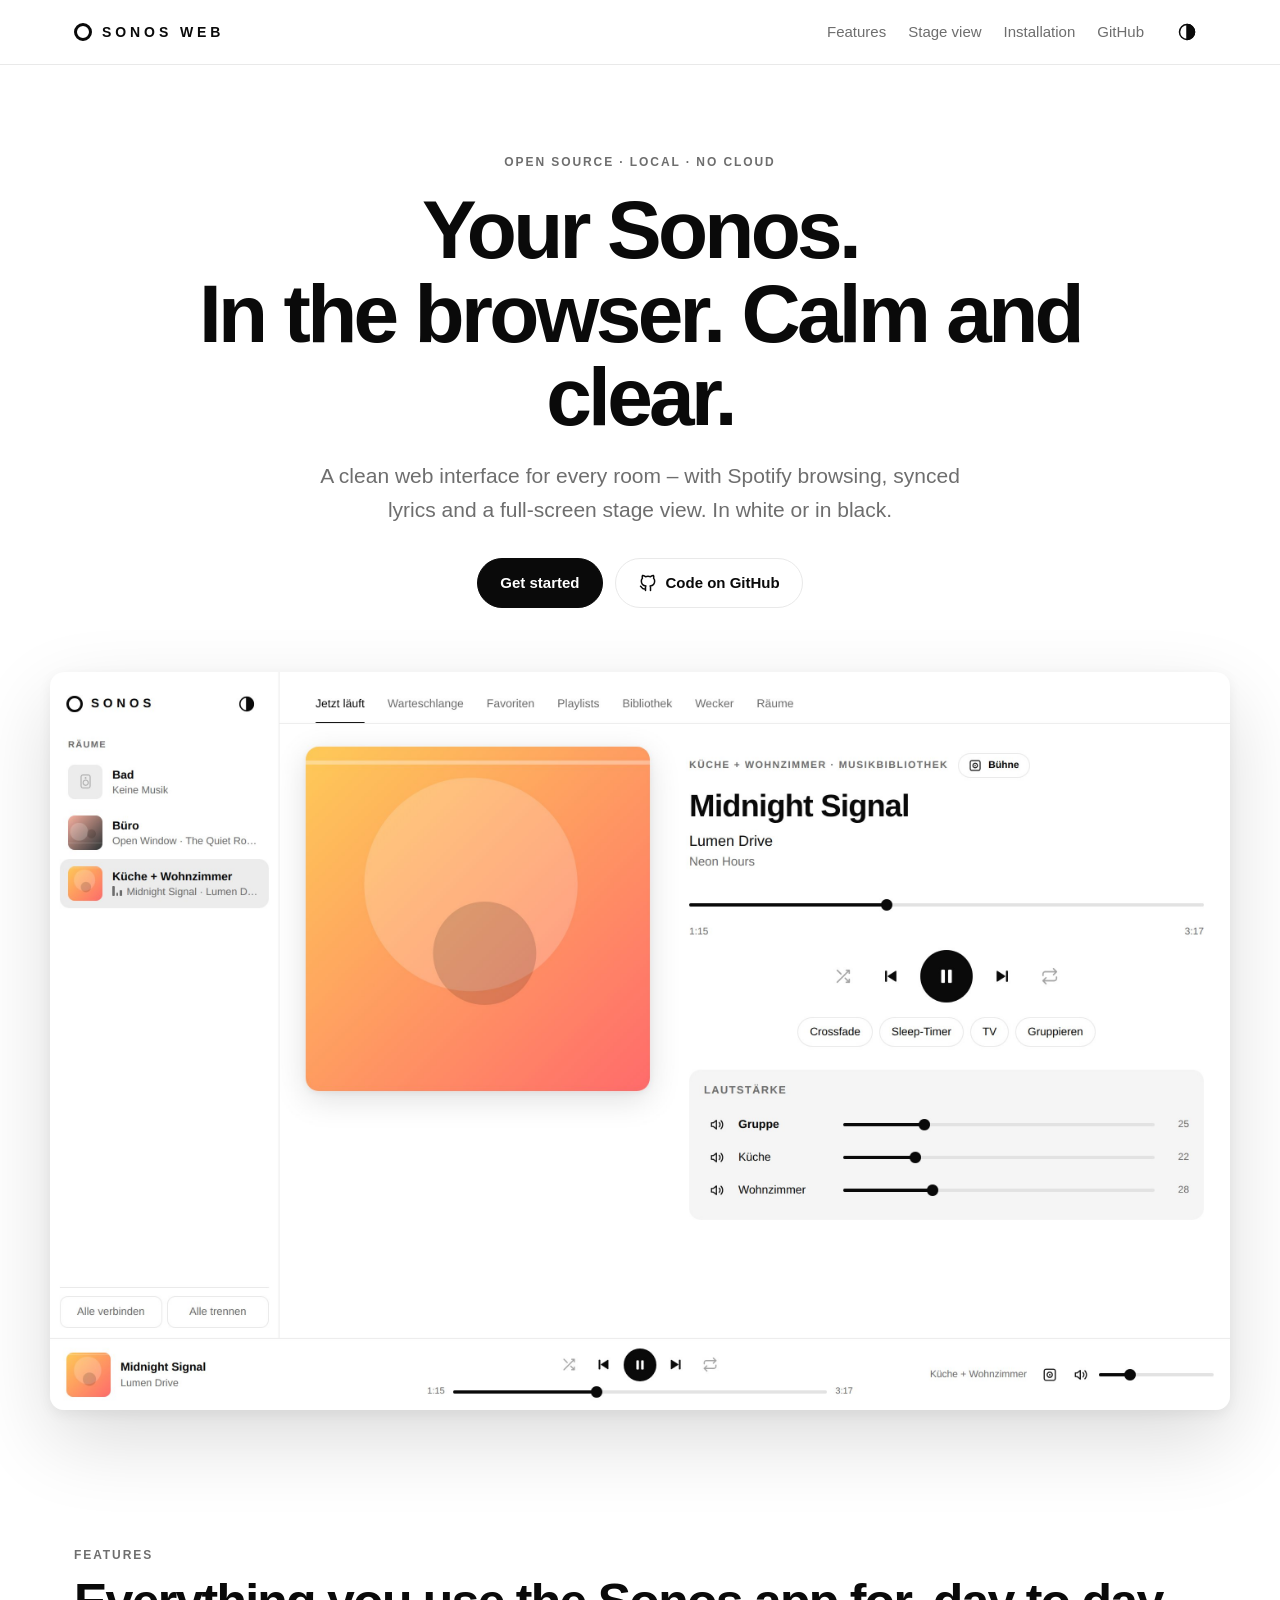
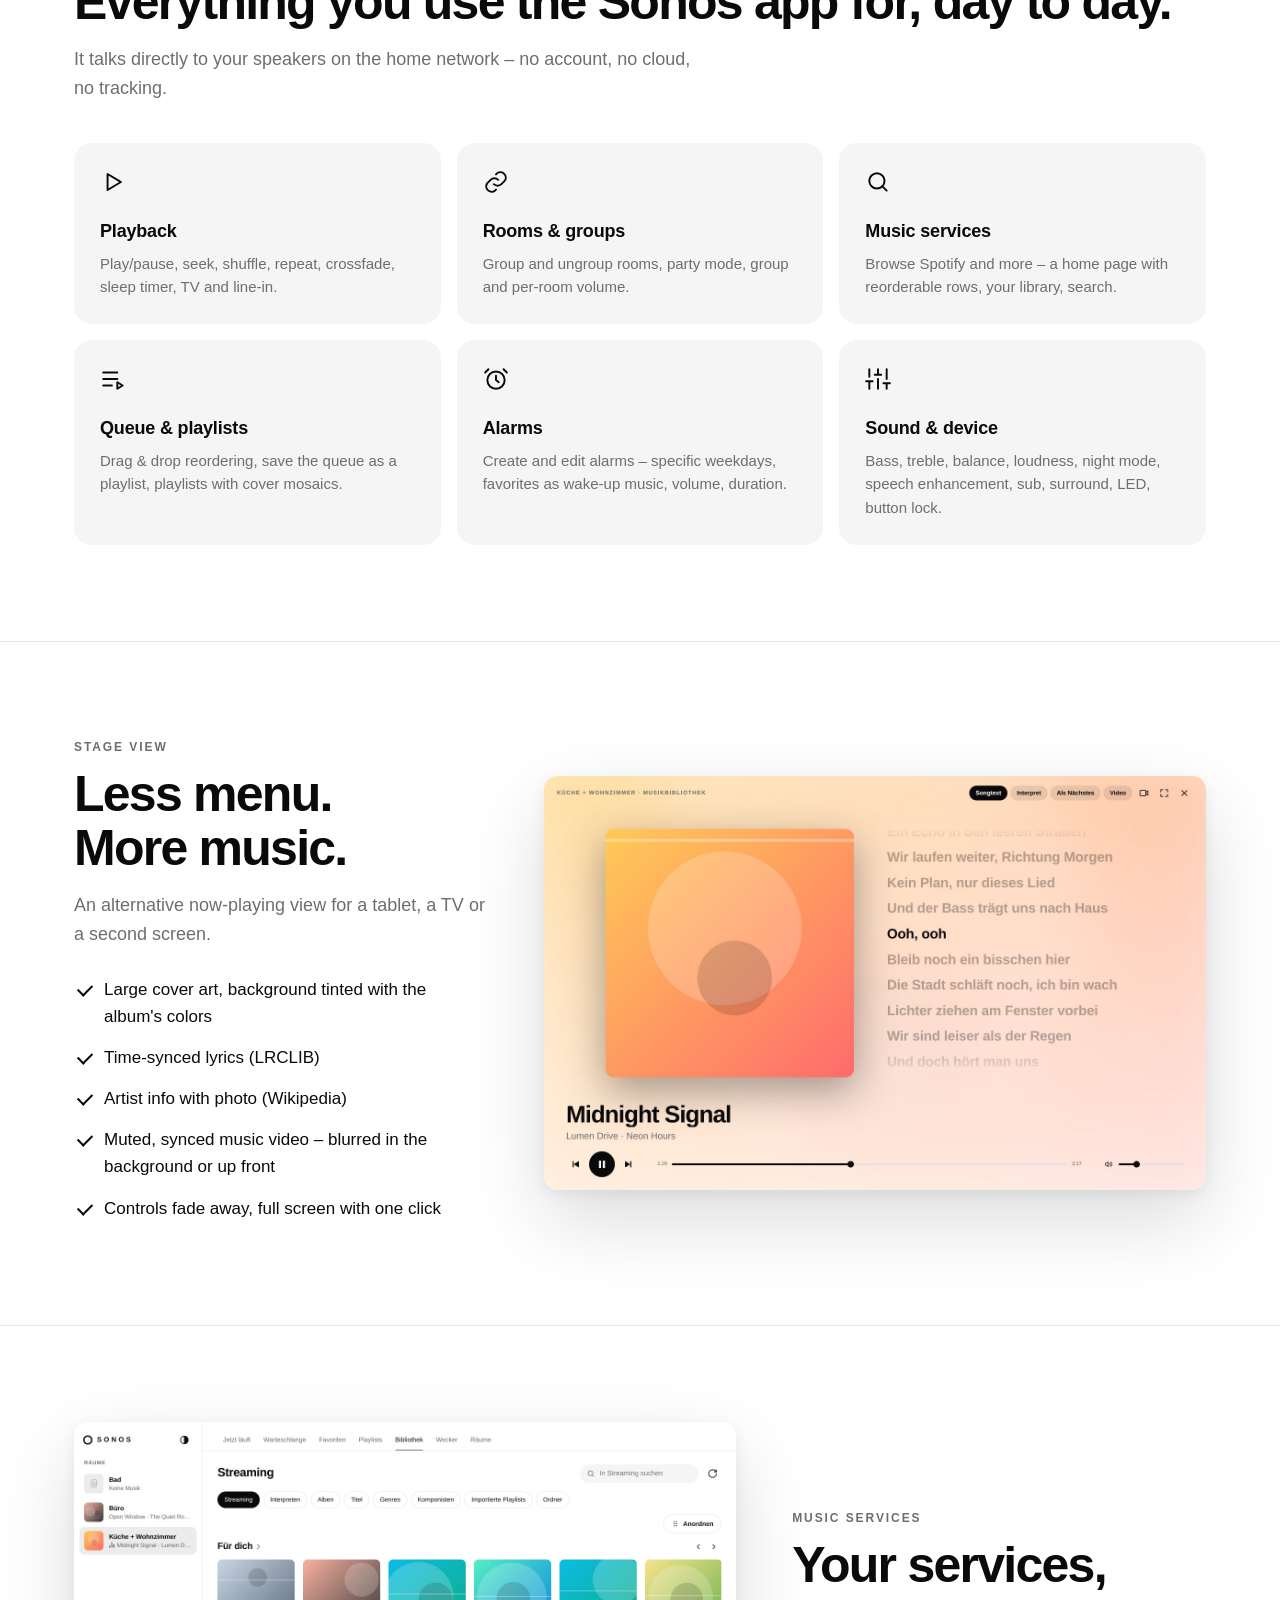
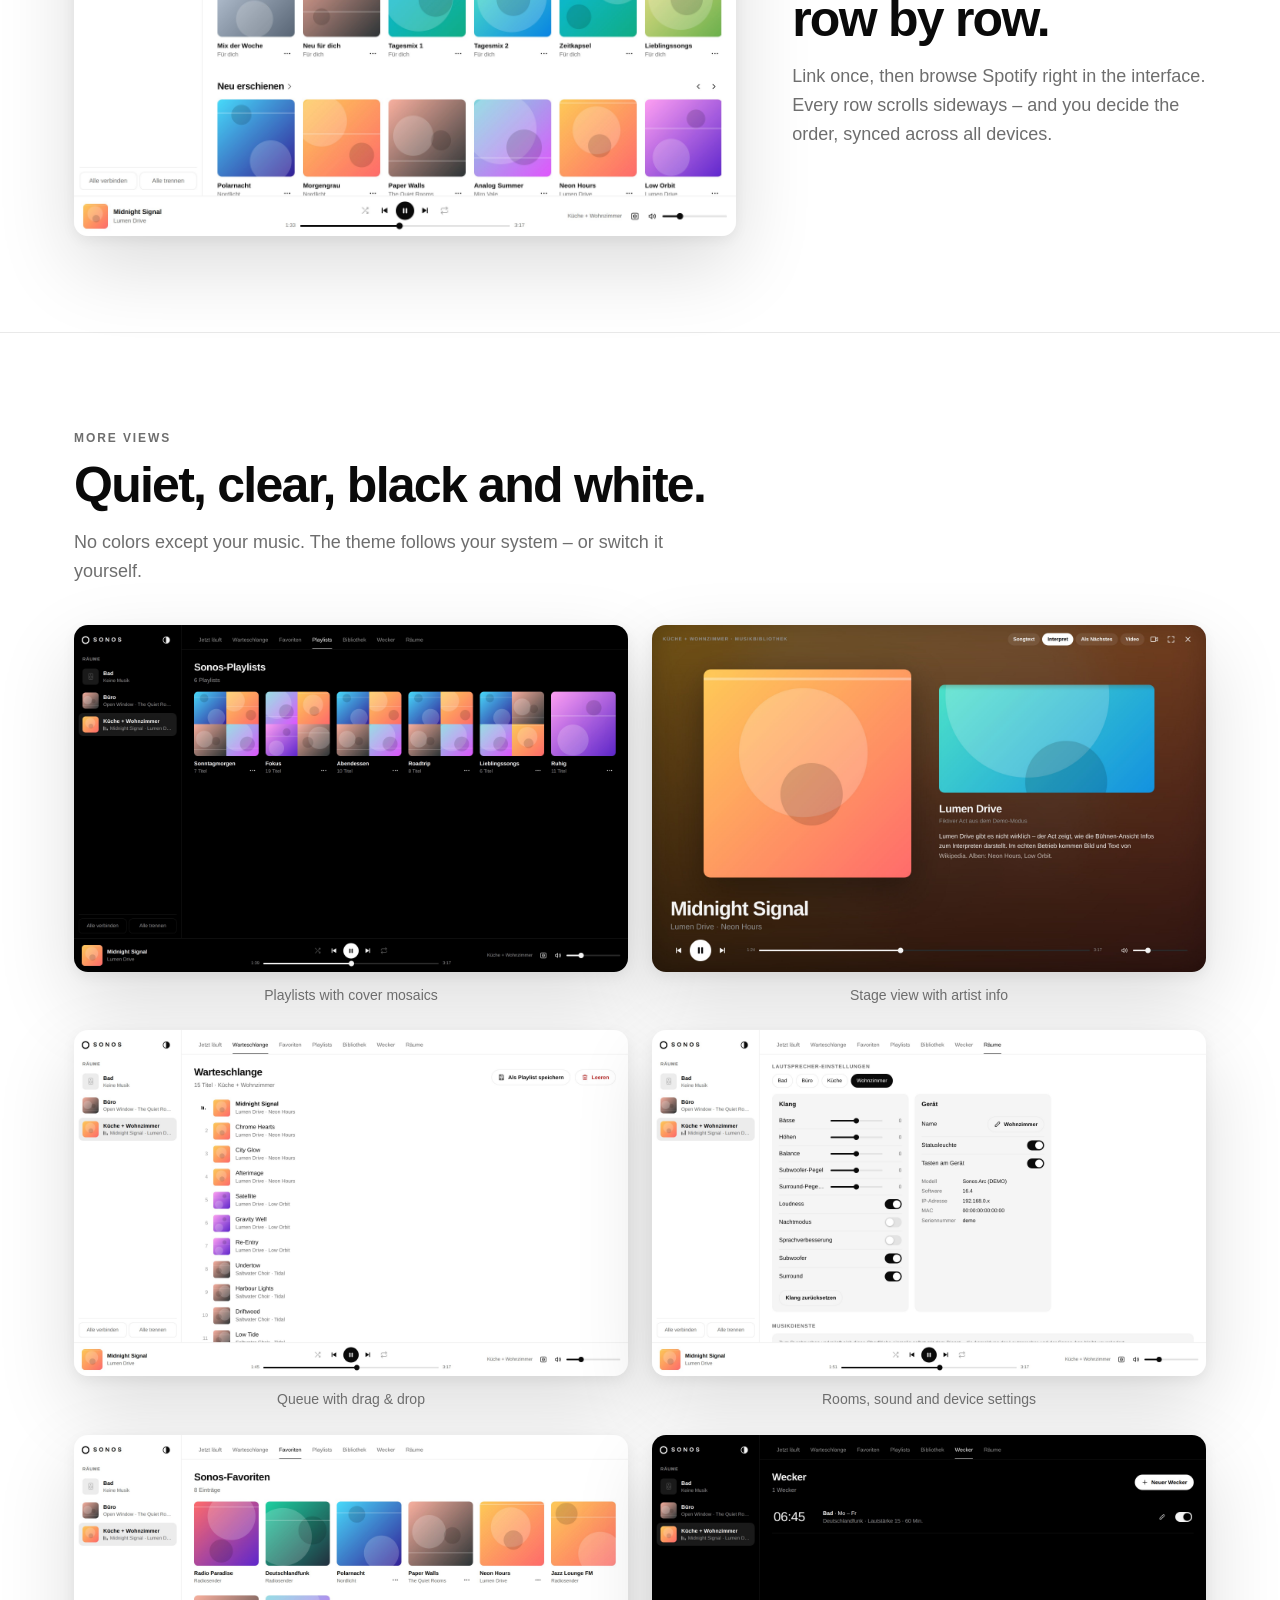
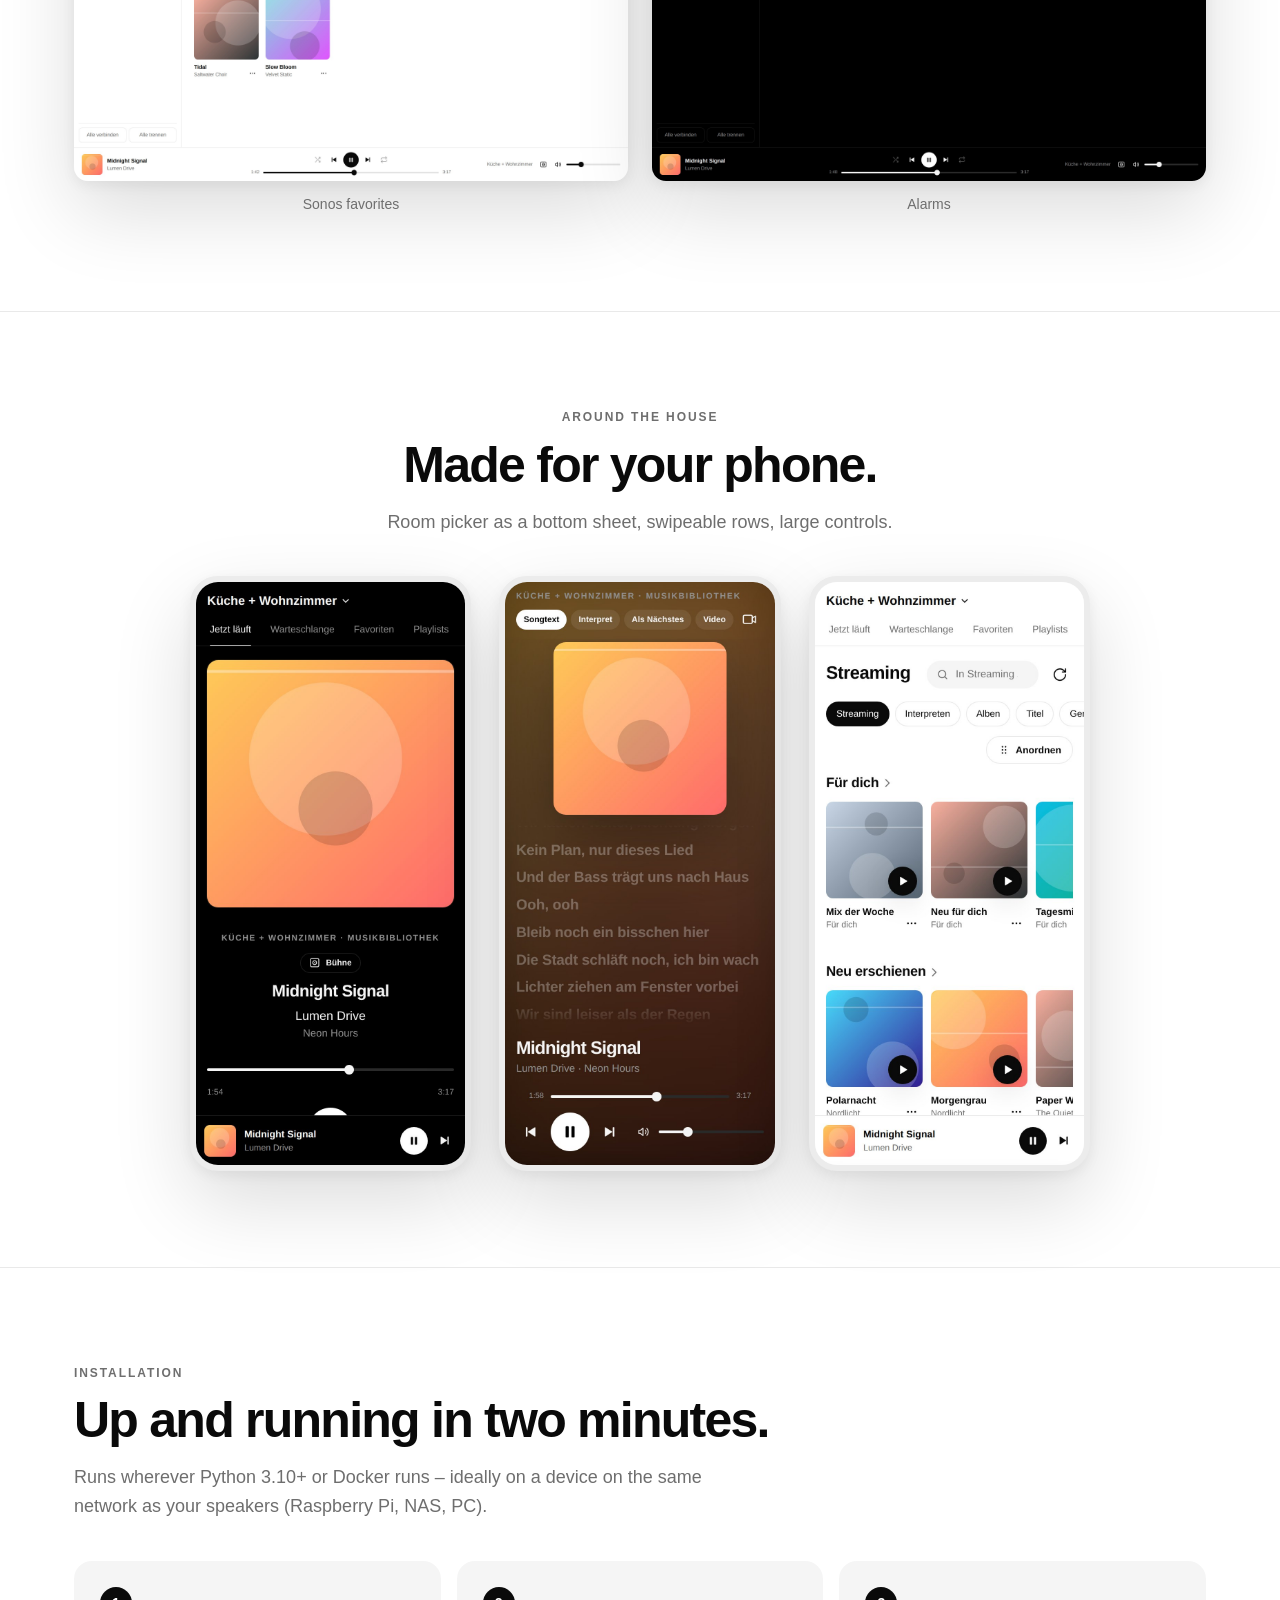
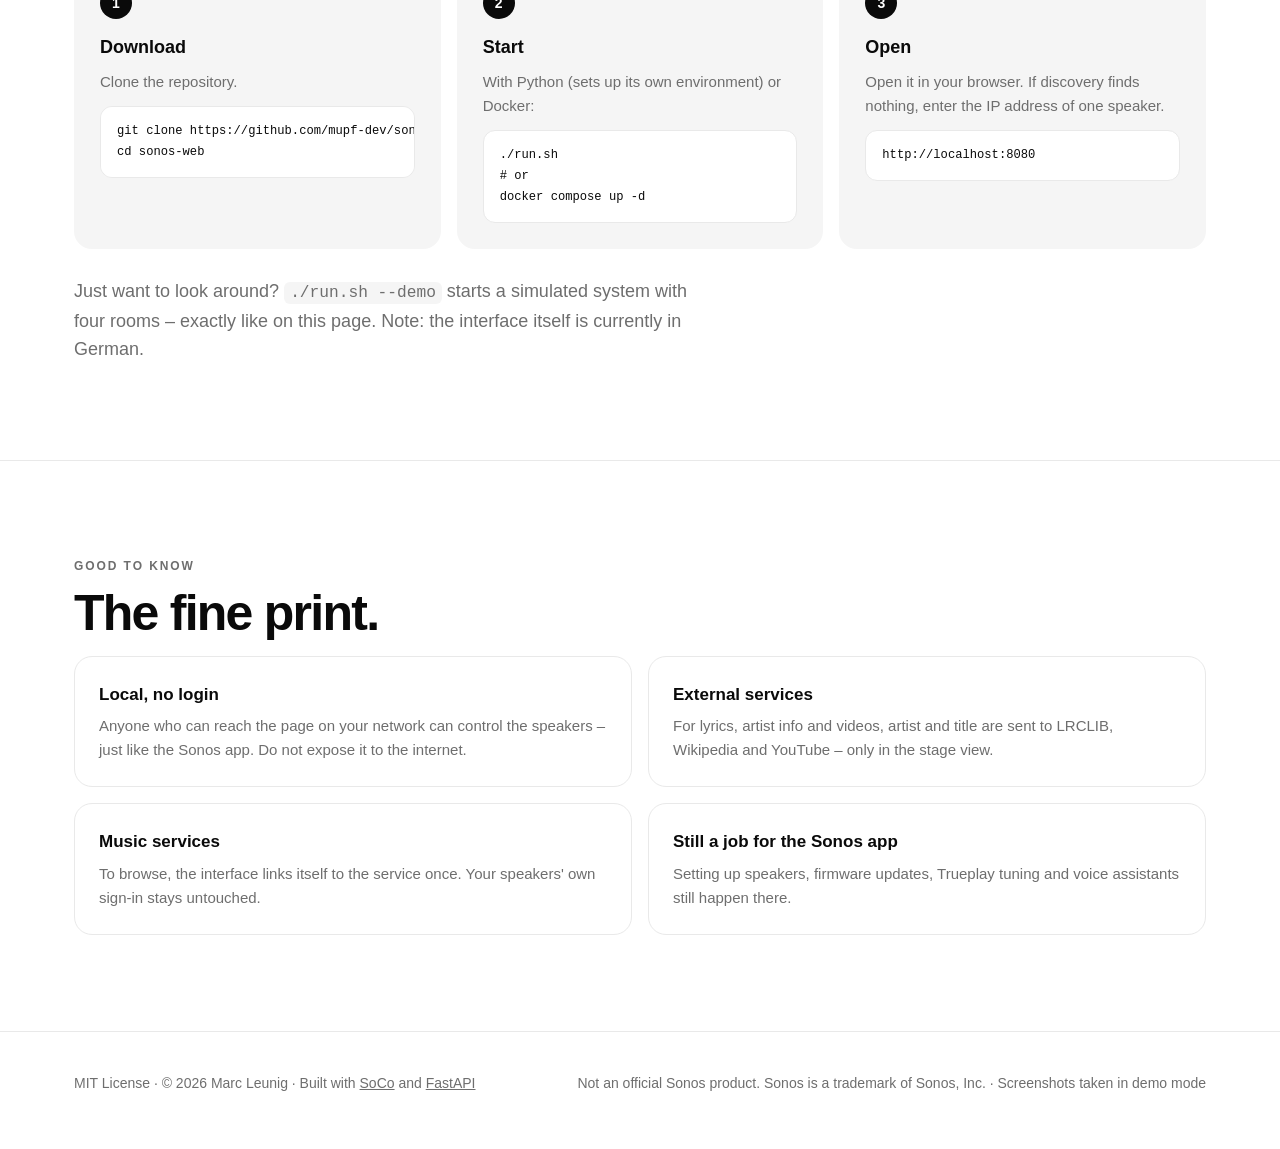
==== docs/index.html @ 13623961 "Add GitHub Pages site, English README, MIT license and richer demo mode - docs/: landing page (light" ====
<!doctype html>
<html lang="en">
<head>
  <meta charset="utf-8">
  <meta name="viewport" content="width=device-width, initial-scale=1">
  <title>Sonos Web – a clean web interface for Sonos</title>
  <meta name="description" content="A local web interface for Sonos: all rooms, groups, Spotify browsing, synced lyrics and a stage view with music video. Light and dark, no cloud.">
  <meta property="og:title" content="Sonos Web">
  <meta property="og:description" content="A clean, local web interface for Sonos – light & dark, with lyrics and a stage view.">
  <meta property="og:image" content="screenshots/stage-lyrics-dark.jpg">
  <link rel="icon" href="data:image/svg+xml,<svg xmlns='http://www.w3.org/2000/svg' viewBox='0 0 32 32'><rect width='32' height='32' rx='8' fill='black'/><circle cx='16' cy='16' r='7' fill='none' stroke='white' stroke-width='3'/></svg>">
  <script>
    try { const t = localStorage.getItem("theme"); if (t === "light" || t === "dark") document.documentElement.dataset.theme = t; } catch (e) {}
  </script>
  <style>
    :root {
      --bg: #ffffff; --surface: #f5f5f5; --surface-2: #ececec; --text: #0a0a0a; --muted: #6e6e6e;
      --border: #e9e9e9; --inv-bg: #0a0a0a; --inv-text: #ffffff; --shadow: 0 30px 80px rgba(0, 0, 0, .14), 0 4px 14px rgba(0, 0, 0, .06);
      color-scheme: light;
    }
    @media (prefers-color-scheme: dark) {
      :root:not([data-theme="light"]) {
        --bg: #000000; --surface: #0f0f0f; --surface-2: #1a1a1a; --text: #f5f5f5; --muted: #8f8f8f;
        --border: #1f1f1f; --inv-bg: #ffffff; --inv-text: #000000; --shadow: 0 30px 80px rgba(0, 0, 0, .8), 0 0 0 1px #222;
        color-scheme: dark;
      }
    }
    :root[data-theme="dark"] {
      --bg: #000000; --surface: #0f0f0f; --surface-2: #1a1a1a; --text: #f5f5f5; --muted: #8f8f8f;
      --border: #1f1f1f; --inv-bg: #ffffff; --inv-text: #000000; --shadow: 0 30px 80px rgba(0, 0, 0, .8), 0 0 0 1px #222;
      color-scheme: dark;
    }
    * { box-sizing: border-box; }
    html { scroll-behavior: smooth; }
    body { margin: 0; background: var(--bg); color: var(--text); font: 17px/1.6 -apple-system, BlinkMacSystemFont, "Segoe UI Variable", "Segoe UI", Inter, Roboto, "Helvetica Neue", Arial, sans-serif; -webkit-font-smoothing: antialiased; }
    a { color: inherit; }
    img { max-width: 100%; height: auto; display: block; }
    .wrap { max-width: 1180px; margin: 0 auto; padding: 0 24px; }

    /* Header */
    header { position: sticky; top: 0; z-index: 10; background: color-mix(in srgb, var(--bg) 82%, transparent); backdrop-filter: saturate(1.4) blur(14px); border-bottom: 1px solid var(--border); }
    header .wrap { display: flex; align-items: center; gap: 24px; height: 64px; }
    .brand { display: flex; align-items: center; gap: 10px; font-weight: 700; letter-spacing: .28em; text-transform: uppercase; font-size: 14px; text-decoration: none; }
    .logo { width: 18px; height: 18px; border-radius: 50%; border: 3px solid var(--text); }
    nav.links { display: flex; gap: 22px; margin-left: auto; font-size: 15px; }
    nav.links a { text-decoration: none; color: var(--muted); }
    nav.links a:hover { color: var(--text); }
    .icon-btn { width: 38px; height: 38px; border-radius: 50%; border: 0; background: none; color: var(--text); display: grid; place-items: center; cursor: pointer; }
    .icon-btn:hover { background: var(--surface); }
    svg { width: 20px; height: 20px; fill: none; stroke: currentColor; stroke-width: 1.8; stroke-linecap: round; stroke-linejoin: round; }
    .btn { display: inline-flex; align-items: center; gap: 8px; padding: 12px 22px; border-radius: 999px; font-weight: 600; text-decoration: none; border: 1px solid var(--border); font-size: 15px; transition: .15s; }
    .btn.primary { background: var(--inv-bg); color: var(--inv-text); border-color: var(--inv-bg); }
    .btn:hover { opacity: .85; }

    /* Hero */
    .hero { padding: 88px 0 40px; text-align: center; }
    .eyebrow { font-size: 12px; letter-spacing: .16em; text-transform: uppercase; color: var(--muted); font-weight: 600; }
    h1 { font-size: clamp(40px, 6.6vw, 82px); line-height: 1.02; letter-spacing: -.045em; margin: 16px auto 20px; max-width: 900px; }
    .lead { font-size: clamp(18px, 2vw, 21px); color: var(--muted); max-width: 680px; margin: 0 auto 32px; }
    .cta { display: flex; gap: 12px; justify-content: center; flex-wrap: wrap; }
    .shot { border-radius: 14px; overflow: hidden; box-shadow: var(--shadow); background: var(--surface); cursor: zoom-in; }
    .hero .shot { margin: 64px auto 0; max-width: 1180px; }
    .theme-only-dark { display: none; }
    @media (prefers-color-scheme: dark) { :root:not([data-theme="light"]) .theme-only-light { display: none; } :root:not([data-theme="light"]) .theme-only-dark { display: block; } }
    :root[data-theme="dark"] .theme-only-light { display: none; }
    :root[data-theme="dark"] .theme-only-dark { display: block; }

    /* Sections */
    section { padding: 96px 0; }
    section + section { border-top: 1px solid var(--border); }
    h2 { font-size: clamp(30px, 4.2vw, 50px); letter-spacing: -.035em; line-height: 1.08; margin: 10px 0 16px; }
    .sub { color: var(--muted); max-width: 640px; font-size: 18px; margin: 0 0 40px; }
    .split { display: grid; grid-template-columns: 1fr 1.6fr; gap: 56px; align-items: center; }
    .split.rev { grid-template-columns: 1.6fr 1fr; }
    .split.rev > :first-child { order: 2; }
    ul.check { list-style: none; padding: 0; margin: 20px 0 0; }
    ul.check li { padding: 7px 0 7px 30px; position: relative; }
    ul.check li::before { content: ""; position: absolute; left: 4px; top: 15px; width: 12px; height: 7px; border-left: 2px solid var(--text); border-bottom: 2px solid var(--text); transform: rotate(-45deg); }

    .features { display: grid; grid-template-columns: repeat(3, 1fr); gap: 16px; }
    .feature { background: var(--surface); border-radius: 18px; padding: 26px; }
    .feature svg { width: 26px; height: 26px; margin-bottom: 14px; }
    .feature h3 { margin: 0 0 6px; font-size: 18px; letter-spacing: -.01em; }
    .feature p { margin: 0; color: var(--muted); font-size: 15px; line-height: 1.55; }

    .gallery { display: grid; grid-template-columns: 1fr 1fr; gap: 24px; }
    .gallery figure { margin: 0; }
    figcaption { color: var(--muted); font-size: 14px; margin-top: 12px; text-align: center; }
    .phones { display: grid; grid-template-columns: repeat(3, 1fr); gap: 28px; max-width: 900px; margin: 0 auto; }
    .phones .shot { border-radius: 28px; border: 6px solid var(--surface-2); }

    /* Installation */
    .steps { display: grid; grid-template-columns: repeat(3, 1fr); gap: 16px; counter-reset: step; }
    .step { background: var(--surface); border-radius: 18px; padding: 26px; counter-increment: step; min-width: 0; }
    .step::before { content: counter(step); display: grid; place-items: center; width: 32px; height: 32px; border-radius: 50%; background: var(--inv-bg); color: var(--inv-text); font-weight: 700; font-size: 14px; margin-bottom: 14px; }
    .step h3 { margin: 0 0 8px; font-size: 18px; }
    .step p { margin: 0 0 12px; color: var(--muted); font-size: 15px; }
    pre { background: var(--bg); border: 1px solid var(--border); border-radius: 12px; padding: 14px 16px; overflow-x: auto; font: 13.5px/1.55 ui-monospace, SFMono-Regular, Menlo, Consolas, monospace; margin: 0; }
    code { font-family: ui-monospace, SFMono-Regular, Menlo, Consolas, monospace; font-size: .9em; background: var(--surface); padding: 2px 6px; border-radius: 6px; }
    pre code { background: none; padding: 0; }

    .notes { display: grid; grid-template-columns: repeat(2, 1fr); gap: 16px; }
    .note { border: 1px solid var(--border); border-radius: 18px; padding: 24px; }
    .note h3 { margin: 0 0 6px; font-size: 17px; }
    .note p { margin: 0; color: var(--muted); font-size: 15px; }

    footer { border-top: 1px solid var(--border); padding: 40px 0 56px; color: var(--muted); font-size: 14px; }
    footer .wrap { display: flex; flex-wrap: wrap; gap: 12px 28px; justify-content: space-between; }

    /* Lightbox */
    dialog { border: 0; padding: 0; background: transparent; max-width: min(1500px, 96vw); max-height: 94vh; }
    dialog::backdrop { background: rgba(0, 0, 0, .82); backdrop-filter: blur(4px); }
    dialog img { max-height: 92vh; width: auto; border-radius: 12px; cursor: zoom-out; }

    @media (max-width: 900px) {
      nav.links { display: none; }
      .split, .split.rev { grid-template-columns: 1fr; gap: 32px; }
      .split.rev > :first-child { order: 0; }
      .features, .steps, .notes { grid-template-columns: 1fr; }
      .gallery { grid-template-columns: 1fr; }
      .phones { grid-template-columns: 1fr 1fr; }
      section { padding: 64px 0; }
      .hero { padding-top: 56px; }
      header .wrap { padding: 0 16px; }
      .wrap { padding: 0 16px; }
    }
  </style>
</head>
<body>
  <header>
    <div class="wrap">
      <a class="brand" href="#"><span class="logo"></span>Sonos Web</a>
      <nav class="links">
        <a href="#features">Features</a>
        <a href="#stage">Stage view</a>
        <a href="#installation">Installation</a>
        <a href="https://github.com/mupf-dev/sonos-web">GitHub</a>
      </nav>
      <button class="icon-btn" id="themeBtn" title="Switch theme" aria-label="Switch theme"></button>
    </div>
  </header>

  <main>
    <div class="hero wrap">
      <div class="eyebrow">Open source · Local · No cloud</div>
      <h1>Your Sonos.<br>In the browser. Calm and clear.</h1>
      <p class="lead">A clean web interface for every room – with Spotify browsing, synced lyrics and a full-screen stage view. In white or in black.</p>
      <div class="cta">
        <a class="btn primary" href="#installation">Get started</a>
        <a class="btn" href="https://github.com/mupf-dev/sonos-web">
          <svg viewBox="0 0 24 24"><path d="M9 19c-4.3 1.4-4.3-2.5-6-3m12 5v-3.5c0-1 .1-1.4-.5-2 2.8-.3 5.5-1.4 5.5-6a4.6 4.6 0 0 0-1.3-3.2 4.2 4.2 0 0 0-.1-3.2s-1.1-.3-3.5 1.3a12.3 12.3 0 0 0-6.2 0C6.5 2.8 5.4 3.1 5.4 3.1a4.2 4.2 0 0 0-.1 3.2A4.6 4.6 0 0 0 4 9.5c0 4.6 2.7 5.7 5.5 6-.6.6-.6 1.2-.5 2V21"/></svg>
          Code on GitHub</a>
      </div>
      <div class="shot">
        <img class="theme-only-light" src="screenshots/now-light.jpg" alt="Now playing – light theme" width="2880" height="1800">
        <img class="theme-only-dark" src="screenshots/now-dark.jpg" alt="Now playing – dark theme" width="2880" height="1800">
      </div>
    </div>

    <section id="features">
      <div class="wrap">
        <div class="eyebrow">Features</div>
        <h2>Everything you use the Sonos app for, day to day.</h2>
        <p class="sub">It talks directly to your speakers on the home network – no account, no cloud, no tracking.</p>
        <div class="features">
          <div class="feature"><svg viewBox="0 0 24 24"><path d="M7 4.6v14.8l12.3-7.4z"/></svg><h3>Playback</h3><p>Play/pause, seek, shuffle, repeat, crossfade, sleep timer, TV and line-in.</p></div>
          <div class="feature"><svg viewBox="0 0 24 24"><path d="M10 14a5 5 0 0 0 7 0l3-3a5 5 0 0 0-7-7l-1 1"/><path d="M14 10a5 5 0 0 0-7 0l-3 3a5 5 0 0 0 7 7l1-1"/></svg><h3>Rooms &amp; groups</h3><p>Group and ungroup rooms, party mode, group and per-room volume.</p></div>
          <div class="feature"><svg viewBox="0 0 24 24"><circle cx="11" cy="11" r="7"/><path d="m20 20-3.5-3.5"/></svg><h3>Music services</h3><p>Browse Spotify and more – a home page with reorderable rows, your library, search.</p></div>
          <div class="feature"><svg viewBox="0 0 24 24"><path d="M3 6h13M3 12h13M3 18h8M16 15v6l5-3z"/></svg><h3>Queue &amp; playlists</h3><p>Drag &amp; drop reordering, save the queue as a playlist, playlists with cover mosaics.</p></div>
          <div class="feature"><svg viewBox="0 0 24 24"><circle cx="12" cy="13" r="8"/><path d="M12 9v4l2.5 2M5 3 2 6M19 3l3 3"/></svg><h3>Alarms</h3><p>Create and edit alarms – specific weekdays, favorites as wake-up music, volume, duration.</p></div>
          <div class="feature"><svg viewBox="0 0 24 24"><path d="M4 21v-7M4 10V3M12 21v-9M12 8V3M20 21v-5M20 12V3M1 14h6M9 8h6M17 16h6"/></svg><h3>Sound &amp; device</h3><p>Bass, treble, balance, loudness, night mode, speech enhancement, sub, surround, LED, button lock.</p></div>
        </div>
      </div>
    </section>

    <section id="stage">
      <div class="wrap split">
        <div>
          <div class="eyebrow">Stage view</div>
          <h2>Less menu.<br>More music.</h2>
          <p class="sub" style="margin-bottom:0">An alternative now-playing view for a tablet, a TV or a second screen.</p>
          <ul class="check">
            <li>Large cover art, background tinted with the album's colors</li>
            <li>Time-synced lyrics (LRCLIB)</li>
            <li>Artist info with photo (Wikipedia)</li>
            <li>Muted, synced music video – blurred in the background or up front</li>
            <li>Controls fade away, full screen with one click</li>
          </ul>
        </div>
        <div class="shot">
          <img class="theme-only-light" src="screenshots/stage-lyrics-light.jpg" alt="Stage view with lyrics, light" loading="lazy" width="2880" height="1800">
          <img class="theme-only-dark" src="screenshots/stage-lyrics-dark.jpg" alt="Stage view with lyrics, dark" loading="lazy" width="2880" height="1800">
        </div>
      </div>
    </section>

    <section>
      <div class="wrap split rev">
        <div>
          <div class="eyebrow">Music services</div>
          <h2>Your services,<br>row by row.</h2>
          <p class="sub" style="margin-bottom:0">Link once, then browse Spotify right in the interface. Every row scrolls sideways – and you decide the order, synced across all devices.</p>
        </div>
        <div class="shot">
          <img class="theme-only-light" src="screenshots/library-light.jpg" alt="Music service home page, light" loading="lazy" width="2880" height="1800">
          <img class="theme-only-dark" src="screenshots/library-dark.jpg" alt="Music service home page, dark" loading="lazy" width="2880" height="1800">
        </div>
      </div>
    </section>

    <section>
      <div class="wrap">
        <div class="eyebrow">More views</div>
        <h2>Quiet, clear, black and white.</h2>
        <p class="sub">No colors except your music. The theme follows your system – or switch it yourself.</p>
        <div class="gallery">
          <figure><div class="shot"><img src="screenshots/playlists-dark.jpg" alt="Sonos playlists with cover mosaics" loading="lazy" width="2880" height="1800"></div><figcaption>Playlists with cover mosaics</figcaption></figure>
          <figure><div class="shot"><img src="screenshots/stage-artist-dark.jpg" alt="Stage view with artist info" loading="lazy" width="2880" height="1800"></div><figcaption>Stage view with artist info</figcaption></figure>
          <figure><div class="shot"><img src="screenshots/queue-light.jpg" alt="Queue" loading="lazy" width="2880" height="1800"></div><figcaption>Queue with drag &amp; drop</figcaption></figure>
          <figure><div class="shot"><img src="screenshots/rooms-light.jpg" alt="Rooms and sound settings" loading="lazy" width="2880" height="1800"></div><figcaption>Rooms, sound and device settings</figcaption></figure>
          <figure><div class="shot"><img src="screenshots/favorites-light.jpg" alt="Sonos favorites" loading="lazy" width="2880" height="1800"></div><figcaption>Sonos favorites</figcaption></figure>
          <figure><div class="shot"><img src="screenshots/alarms-dark.jpg" alt="Alarms" loading="lazy" width="2880" height="1800"></div><figcaption>Alarms</figcaption></figure>
        </div>
      </div>
    </section>

    <section>
      <div class="wrap">
        <div class="eyebrow" style="text-align:center">Around the house</div>
        <h2 style="text-align:center">Made for your phone.</h2>
        <p class="sub" style="text-align:center;margin-left:auto;margin-right:auto">Room picker as a bottom sheet, swipeable rows, large controls.</p>
        <div class="phones">
          <div class="shot"><img src="screenshots/mobile-now-dark.jpg" alt="Now playing on a phone" loading="lazy" width="780" height="1688"></div>
          <div class="shot"><img src="screenshots/mobile-stage-dark.jpg" alt="Stage view on a phone" loading="lazy" width="780" height="1688"></div>
          <div class="shot"><img src="screenshots/mobile-library-light.jpg" alt="Music service on a phone" loading="lazy" width="780" height="1688"></div>
        </div>
      </div>
    </section>

    <section id="installation">
      <div class="wrap">
        <div class="eyebrow">Installation</div>
        <h2>Up and running in two minutes.</h2>
        <p class="sub">Runs wherever Python 3.10+ or Docker runs – ideally on a device on the same network as your speakers (Raspberry Pi, NAS, PC).</p>
        <div class="steps">
          <div class="step">
            <h3>Download</h3>
            <p>Clone the repository.</p>
            <pre><code>git clone https://github.com/mupf-dev/sonos-web
cd sonos-web</code></pre>
          </div>
          <div class="step">
            <h3>Start</h3>
            <p>With Python (sets up its own environment) or Docker:</p>
            <pre><code>./run.sh
# or
docker compose up -d</code></pre>
          </div>
          <div class="step">
            <h3>Open</h3>
            <p>Open it in your browser. If discovery finds nothing, enter the IP address of one speaker.</p>
            <pre><code>http://localhost:8080</code></pre>
          </div>
        </div>
        <p class="sub" style="margin-top:28px;margin-bottom:0">Just want to look around? <code>./run.sh --demo</code> starts a simulated system with four rooms – exactly like on this page. Note: the interface itself is currently in German.</p>
      </div>
    </section>

    <section>
      <div class="wrap">
        <div class="eyebrow">Good to know</div>
        <h2>The fine print.</h2>
        <div class="notes">
          <div class="note"><h3>Local, no login</h3><p>Anyone who can reach the page on your network can control the speakers – just like the Sonos app. Do not expose it to the internet.</p></div>
          <div class="note"><h3>External services</h3><p>For lyrics, artist info and videos, artist and title are sent to LRCLIB, Wikipedia and YouTube – only in the stage view.</p></div>
          <div class="note"><h3>Music services</h3><p>To browse, the interface links itself to the service once. Your speakers' own sign-in stays untouched.</p></div>
          <div class="note"><h3>Still a job for the Sonos app</h3><p>Setting up speakers, firmware updates, Trueplay tuning and voice assistants still happen there.</p></div>
        </div>
      </div>
    </section>
  </main>

  <footer>
    <div class="wrap">
      <span>MIT License · © 2026 Marc Leunig · Built with <a href="https://github.com/SoCo/SoCo">SoCo</a> and <a href="https://fastapi.tiangolo.com">FastAPI</a></span>
      <span>Not an official Sonos product. Sonos is a trademark of Sonos, Inc. · Screenshots taken in demo mode</span>
    </div>
  </footer>

  <dialog id="zoom"><img alt=""></dialog>

  <script>
    // Theme: auto → light → dark (same as in the app)
    const icons = {
      auto: '<circle cx="12" cy="12" r="9"/><path d="M12 3a9 9 0 0 1 0 18z" fill="currentColor"/>',
      light: '<circle cx="12" cy="12" r="4"/><path d="M12 2v2M12 20v2M4.9 4.9l1.4 1.4M17.7 17.7l1.4 1.4M2 12h2M20 12h2M4.9 19.1l1.4-1.4M17.7 6.3l1.4-1.4"/>',
      dark: '<path d="M20.5 13.5A8.5 8.5 0 1 1 10.5 3.5a6.6 6.6 0 0 0 10 10z"/>',
    };
    const btn = document.getElementById("themeBtn");
    const paint = () => { const t = document.documentElement.dataset.theme || "auto"; btn.innerHTML = `<svg viewBox="0 0 24 24">${icons[t]}</svg>`; };
    btn.addEventListener("click", () => {
      const next = { auto: "light", light: "dark", dark: "auto" }[document.documentElement.dataset.theme || "auto"];
      if (next === "auto") delete document.documentElement.dataset.theme; else document.documentElement.dataset.theme = next;
      try { localStorage.setItem("theme", next); } catch (e) {}
      paint();
    });
    paint();

    // Enlarge screenshots
    const zoom = document.getElementById("zoom");
    document.querySelectorAll(".shot").forEach((s) => s.addEventListener("click", () => {
      const img = [...s.querySelectorAll("img")].find((i) => i.offsetParent !== null) || s.querySelector("img");
      zoom.querySelector("img").src = img.src;
      zoom.querySelector("img").alt = img.alt;
      zoom.showModal();
    }));
    zoom.addEventListener("click", () => zoom.close());
  </script>
</body>
</html>
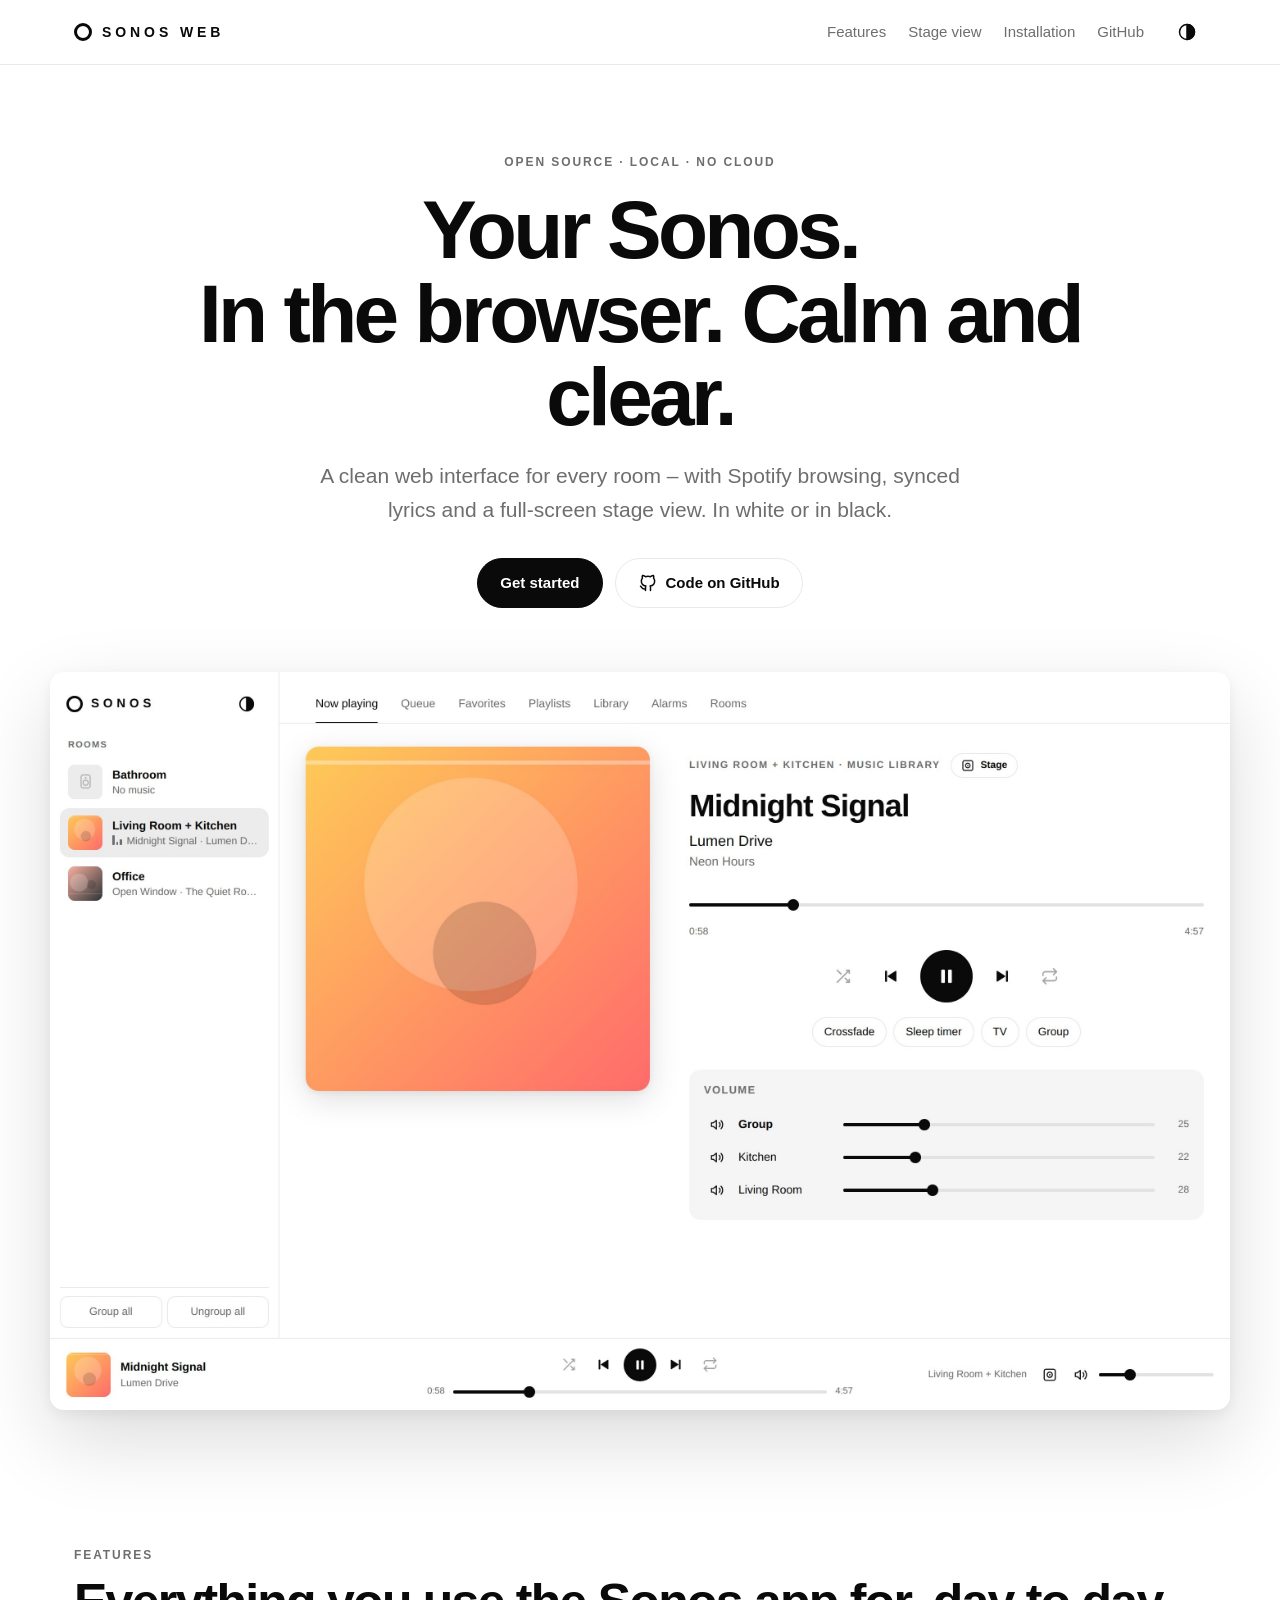
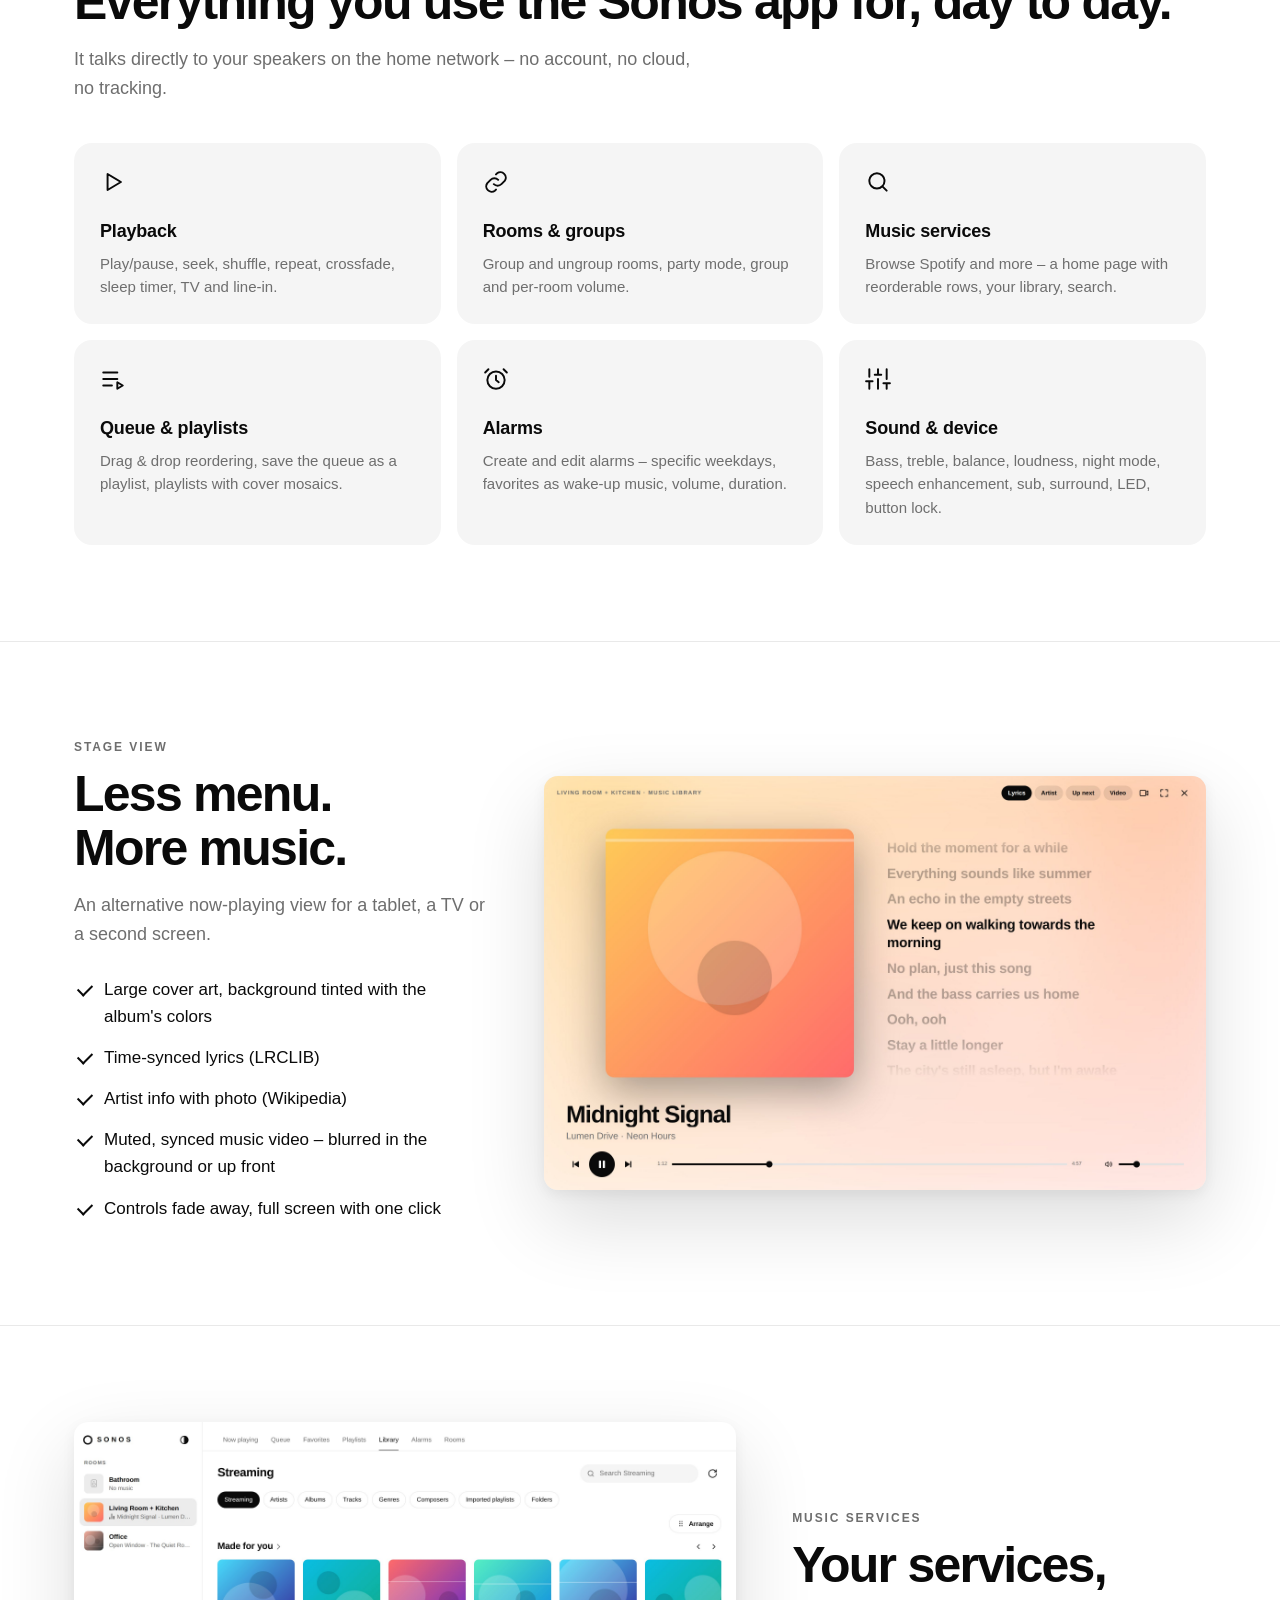
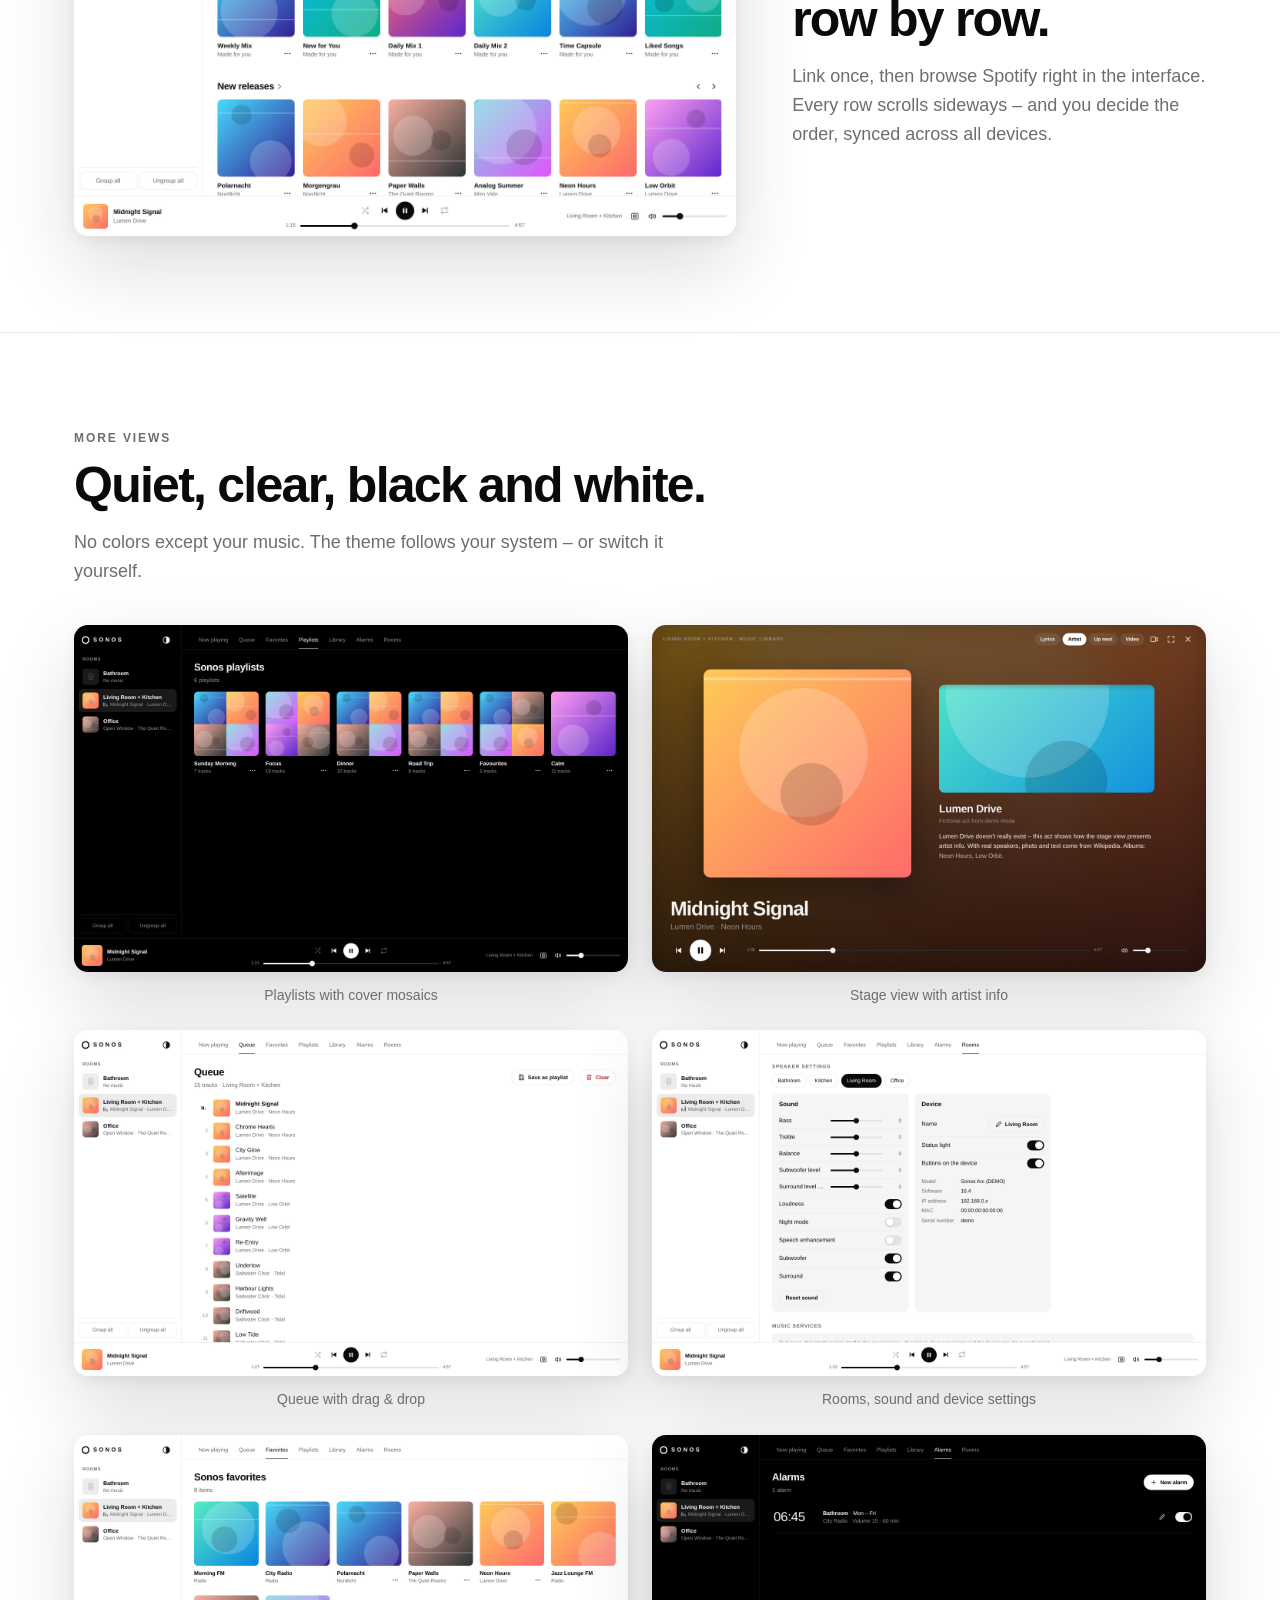
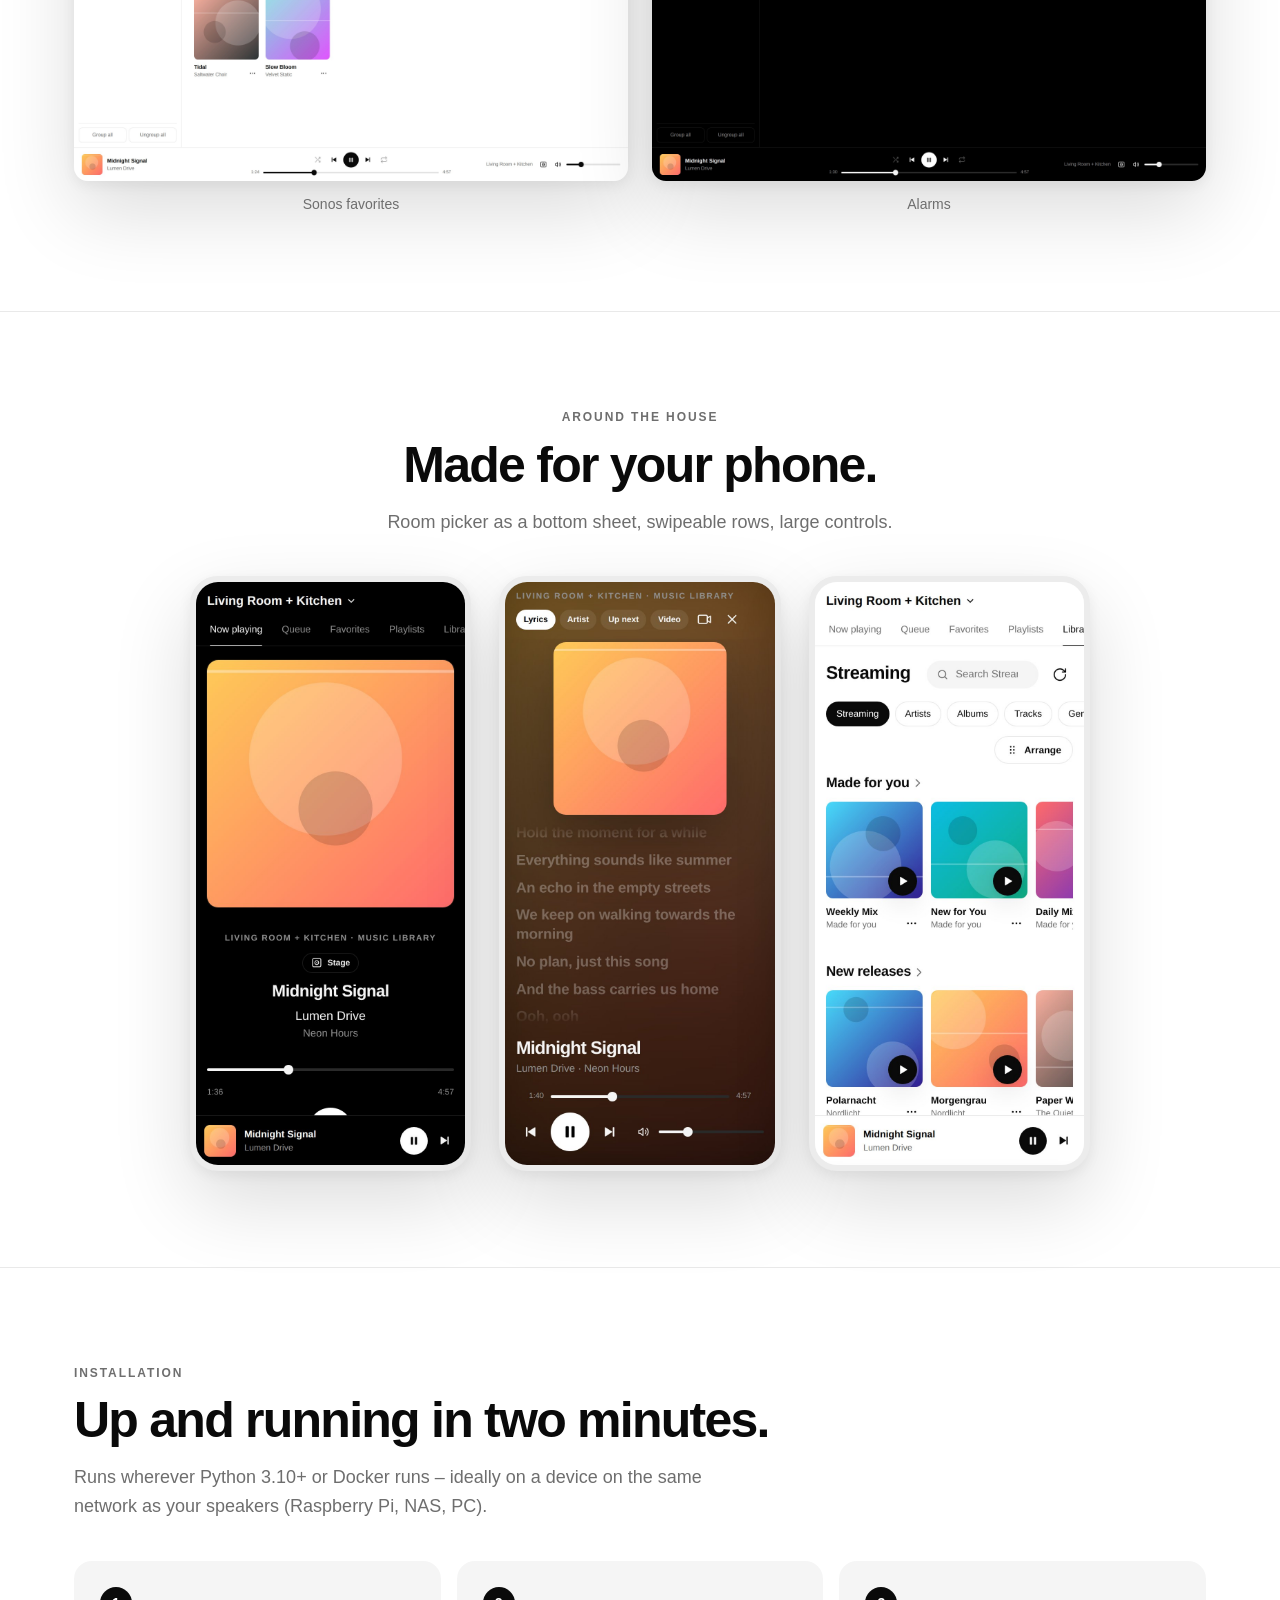
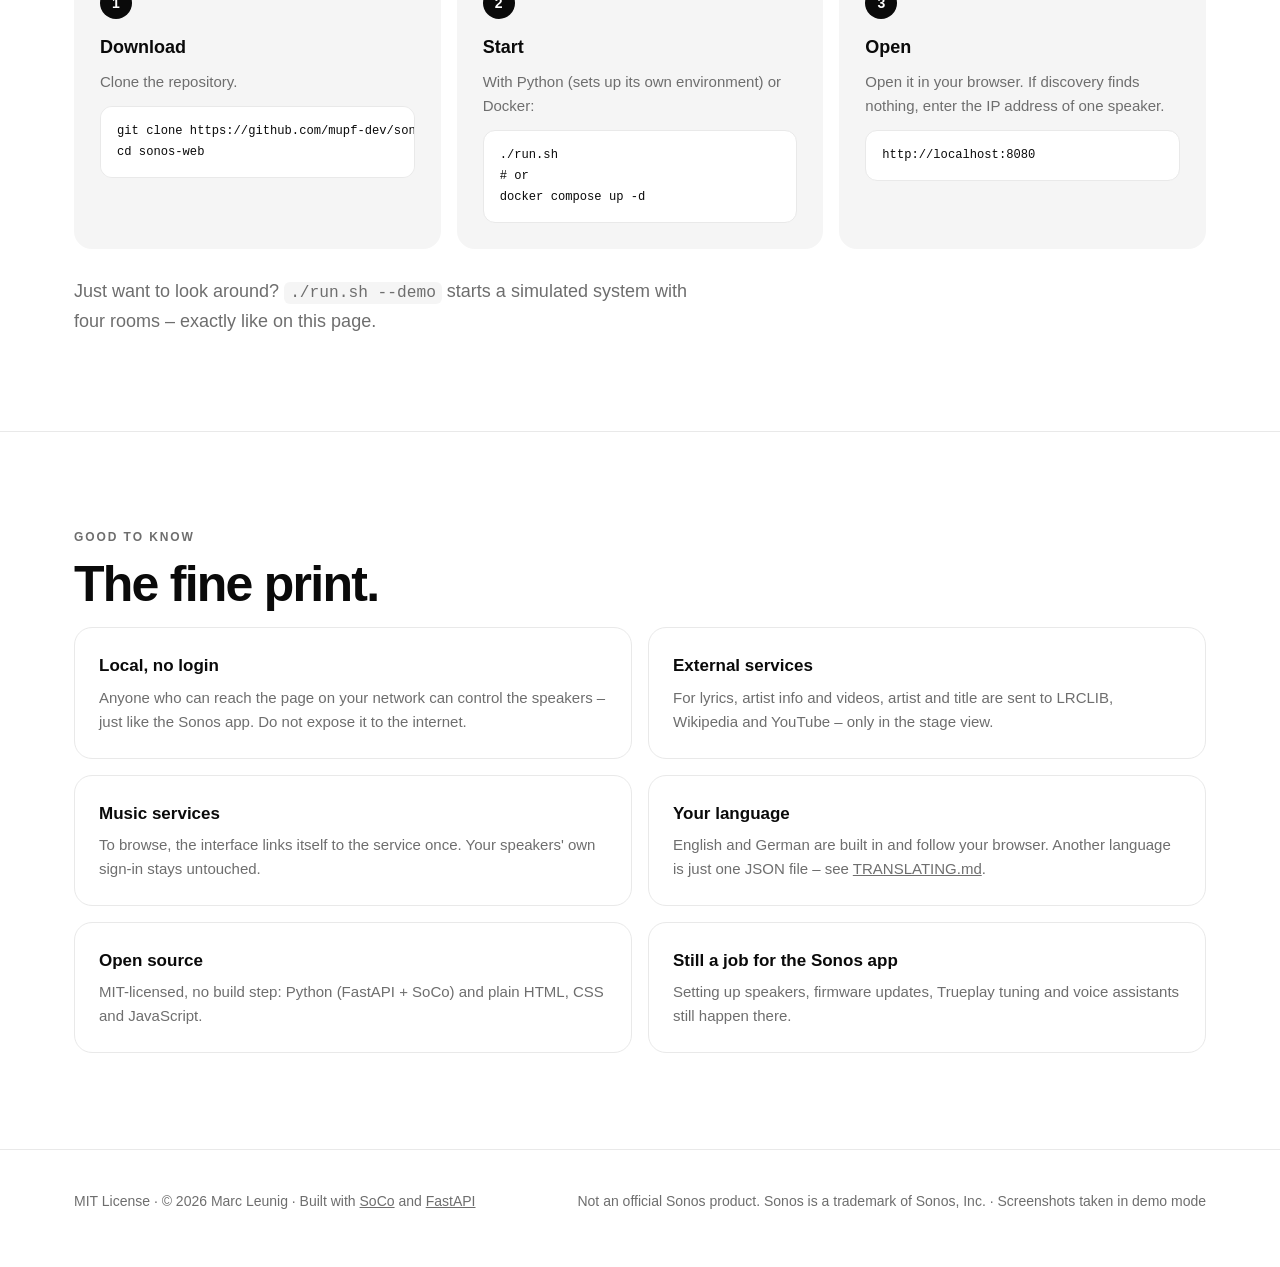
==== commit eeb71ac5: "Add internationalization: English (primary) and German, drop-in language files - static/i18n.js: sma" ====
--- a/docs/index.html
+++ b/docs/index.html
@@ -262,7 +262,7 @@
             <pre><code>http://localhost:8080</code></pre>
           </div>
         </div>
-        <p class="sub" style="margin-top:28px;margin-bottom:0">Just want to look around? <code>./run.sh --demo</code> starts a simulated system with four rooms – exactly like on this page. Note: the interface itself is currently in German.</p>
+        <p class="sub" style="margin-top:28px;margin-bottom:0">Just want to look around? <code>./run.sh --demo</code> starts a simulated system with four rooms – exactly like on this page.</p>
       </div>
     </section>
 
@@ -274,6 +274,8 @@
           <div class="note"><h3>Local, no login</h3><p>Anyone who can reach the page on your network can control the speakers – just like the Sonos app. Do not expose it to the internet.</p></div>
           <div class="note"><h3>External services</h3><p>For lyrics, artist info and videos, artist and title are sent to LRCLIB, Wikipedia and YouTube – only in the stage view.</p></div>
           <div class="note"><h3>Music services</h3><p>To browse, the interface links itself to the service once. Your speakers' own sign-in stays untouched.</p></div>
+          <div class="note"><h3>Your language</h3><p>English and German are built in and follow your browser. Another language is just one JSON file – see <a href="https://github.com/mupf-dev/sonos-web/blob/main/TRANSLATING.md">TRANSLATING.md</a>.</p></div>
+          <div class="note"><h3>Open source</h3><p>MIT-licensed, no build step: Python (FastAPI + SoCo) and plain HTML, CSS and JavaScript.</p></div>
           <div class="note"><h3>Still a job for the Sonos app</h3><p>Setting up speakers, firmware updates, Trueplay tuning and voice assistants still happen there.</p></div>
         </div>
       </div>
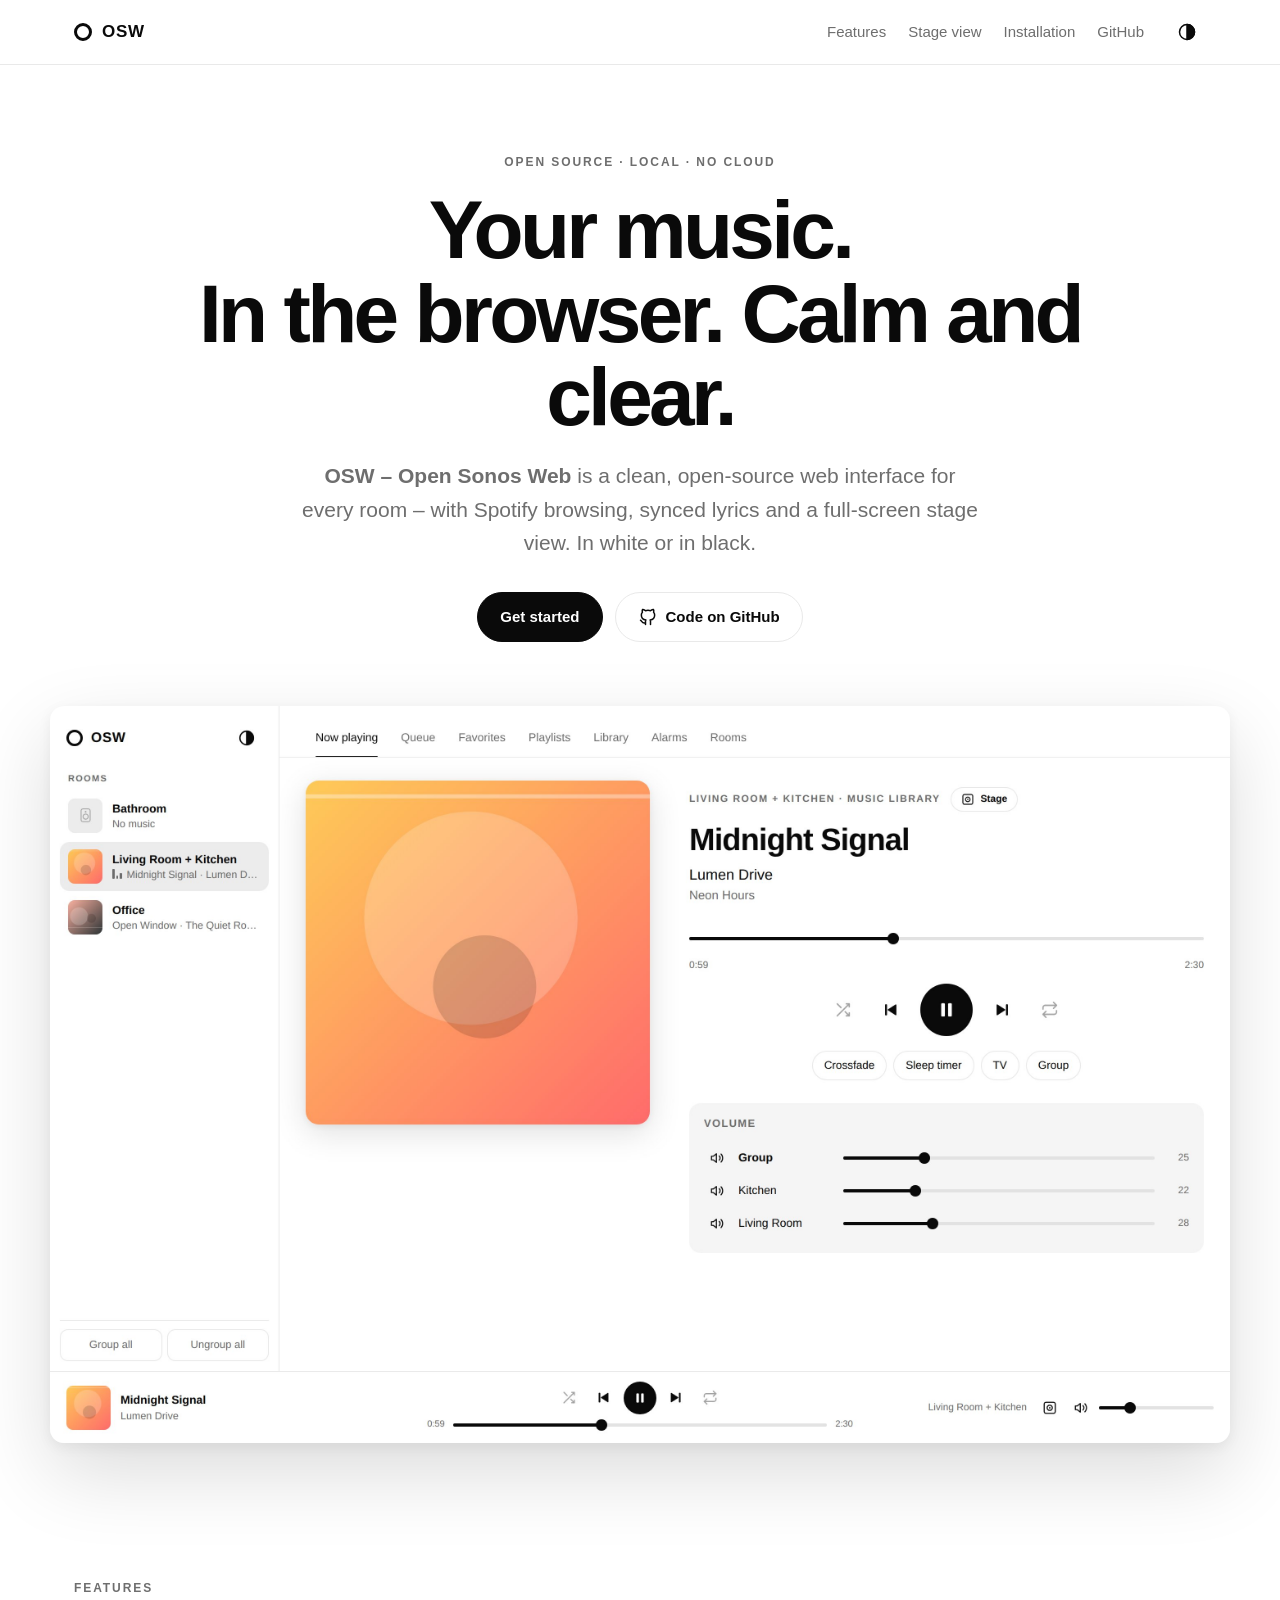
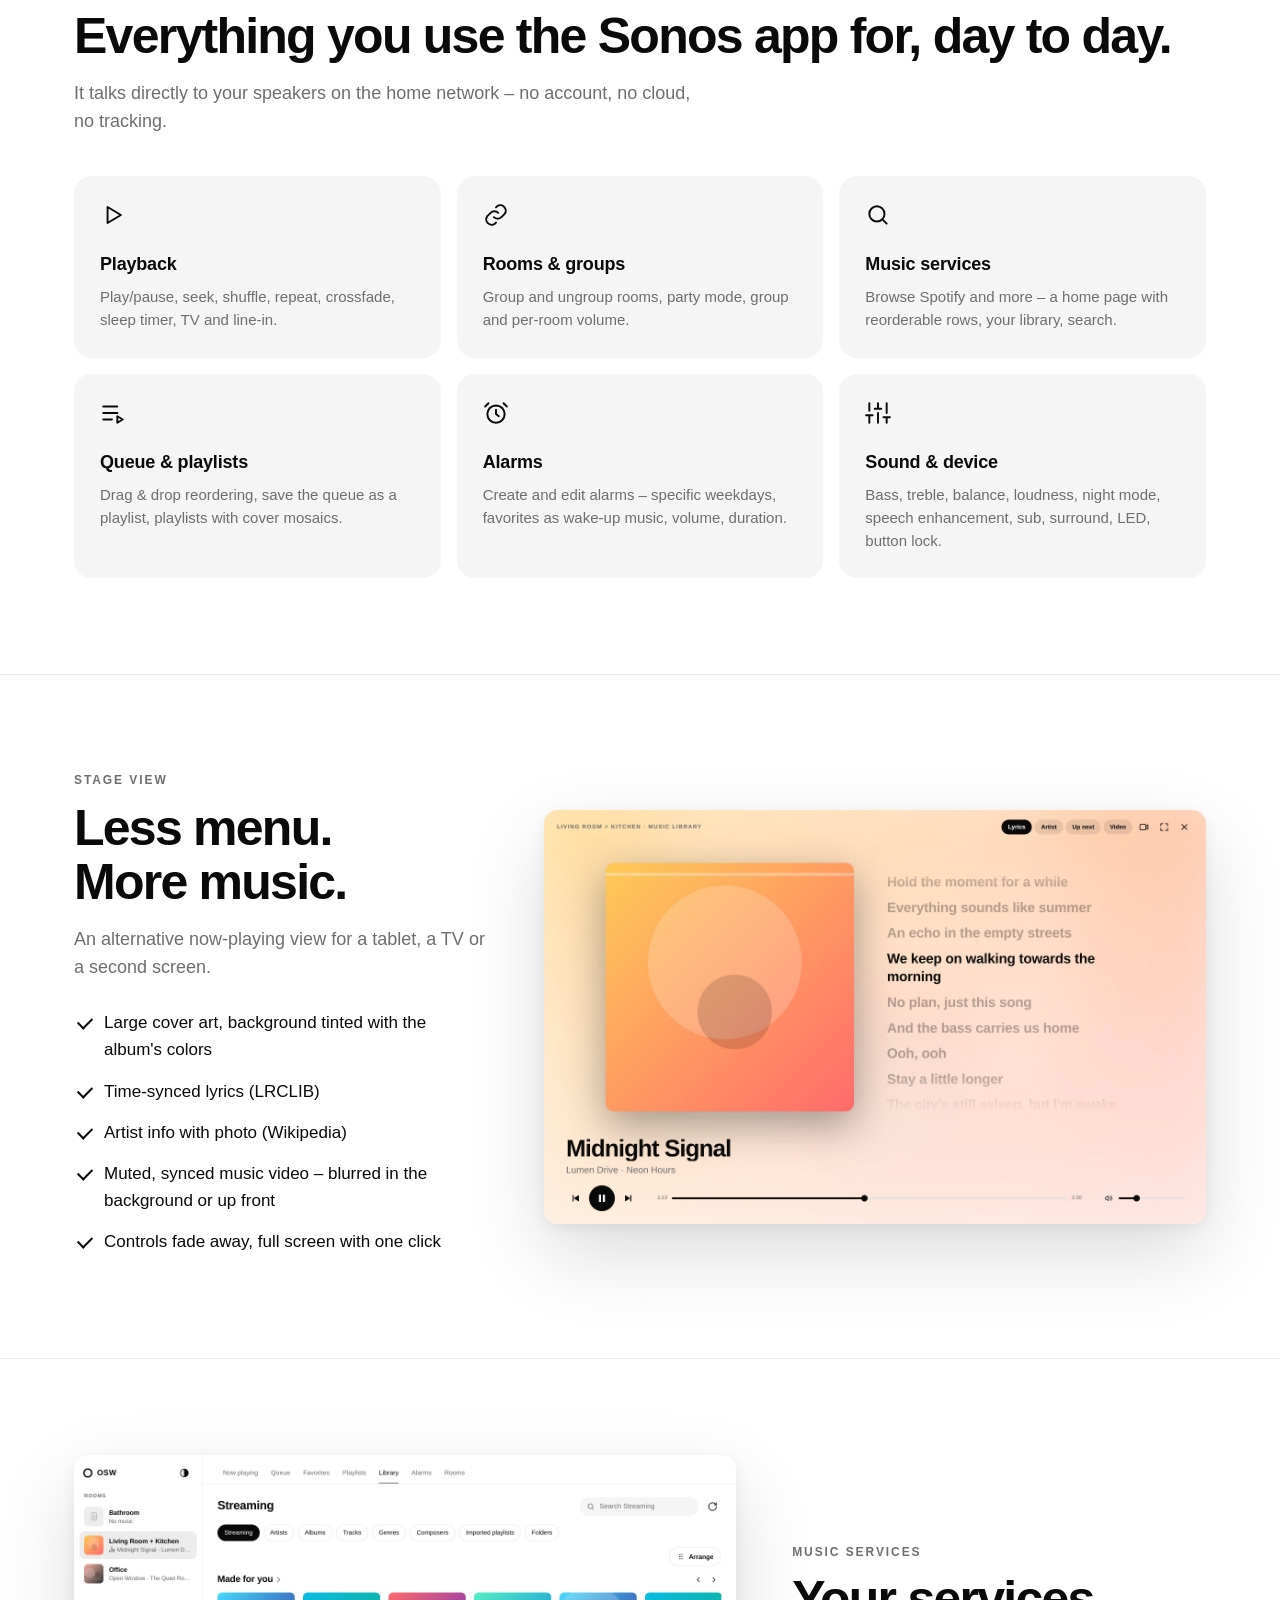
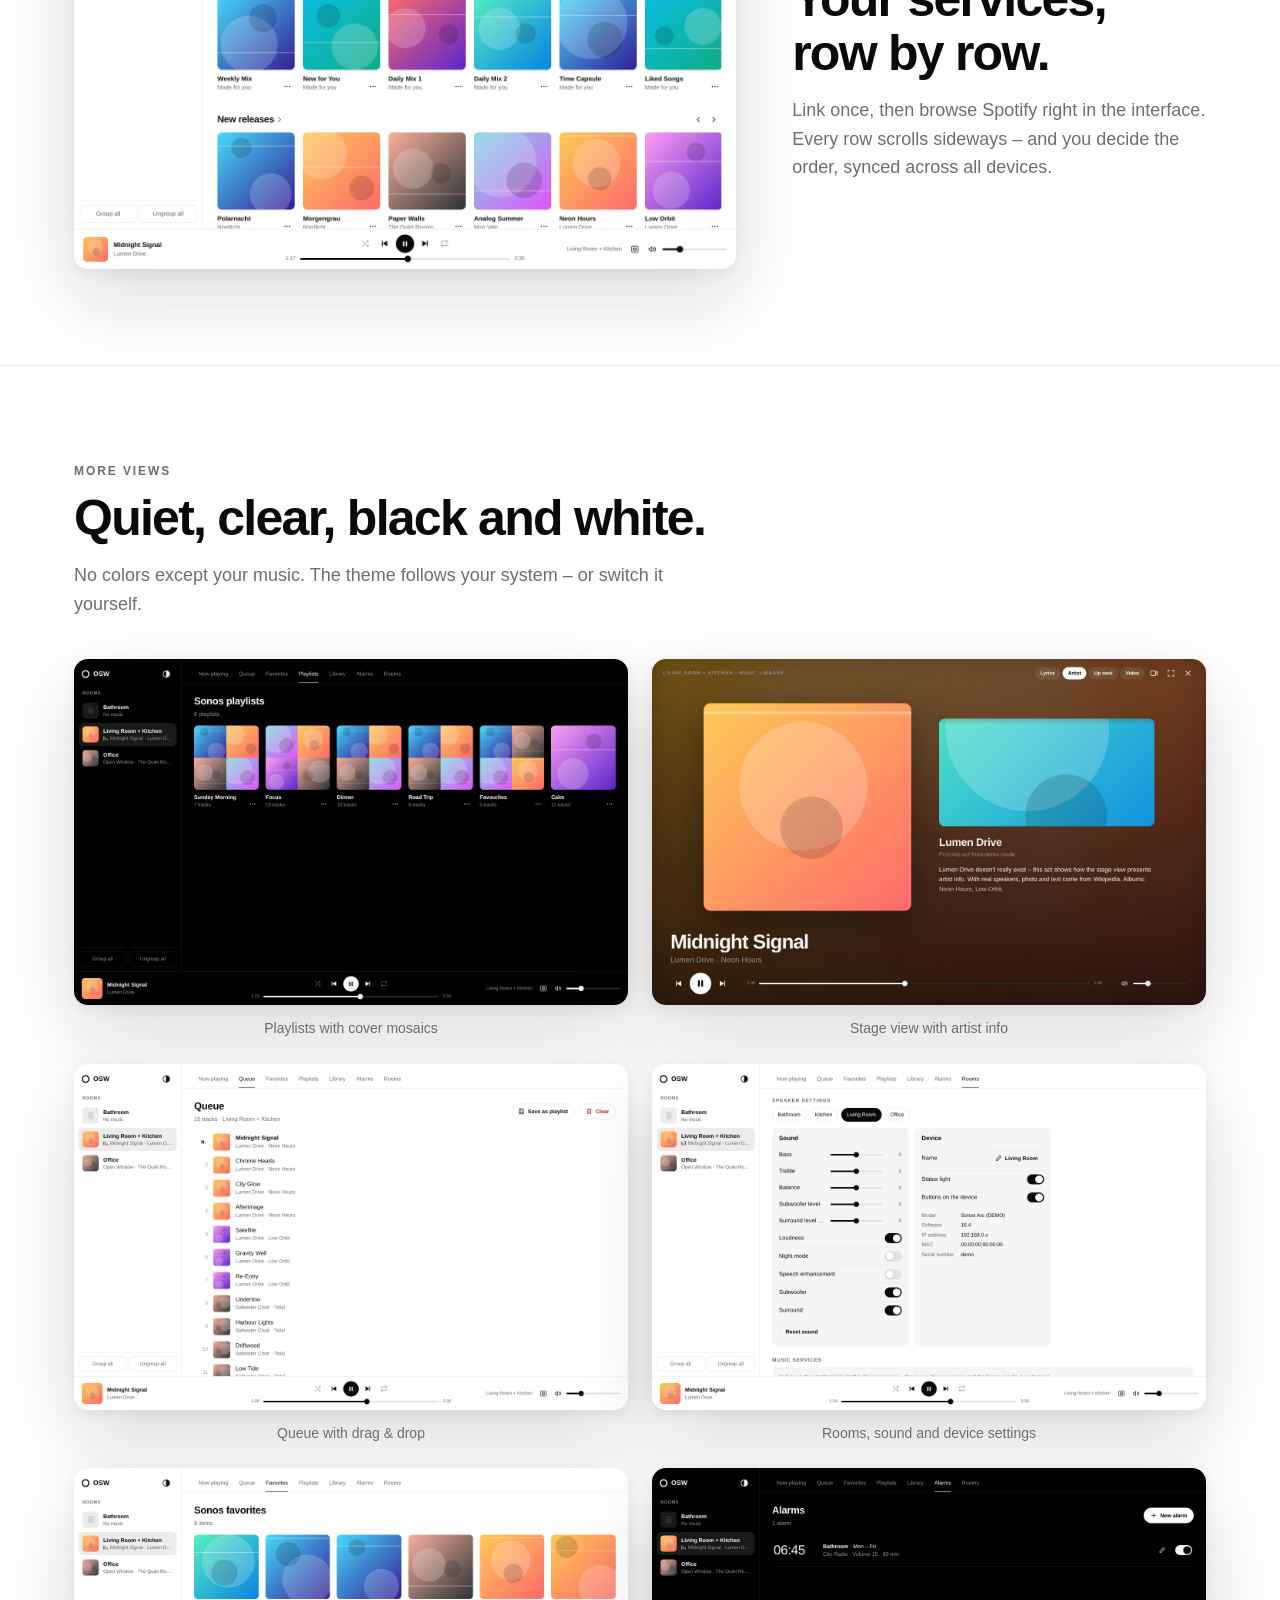
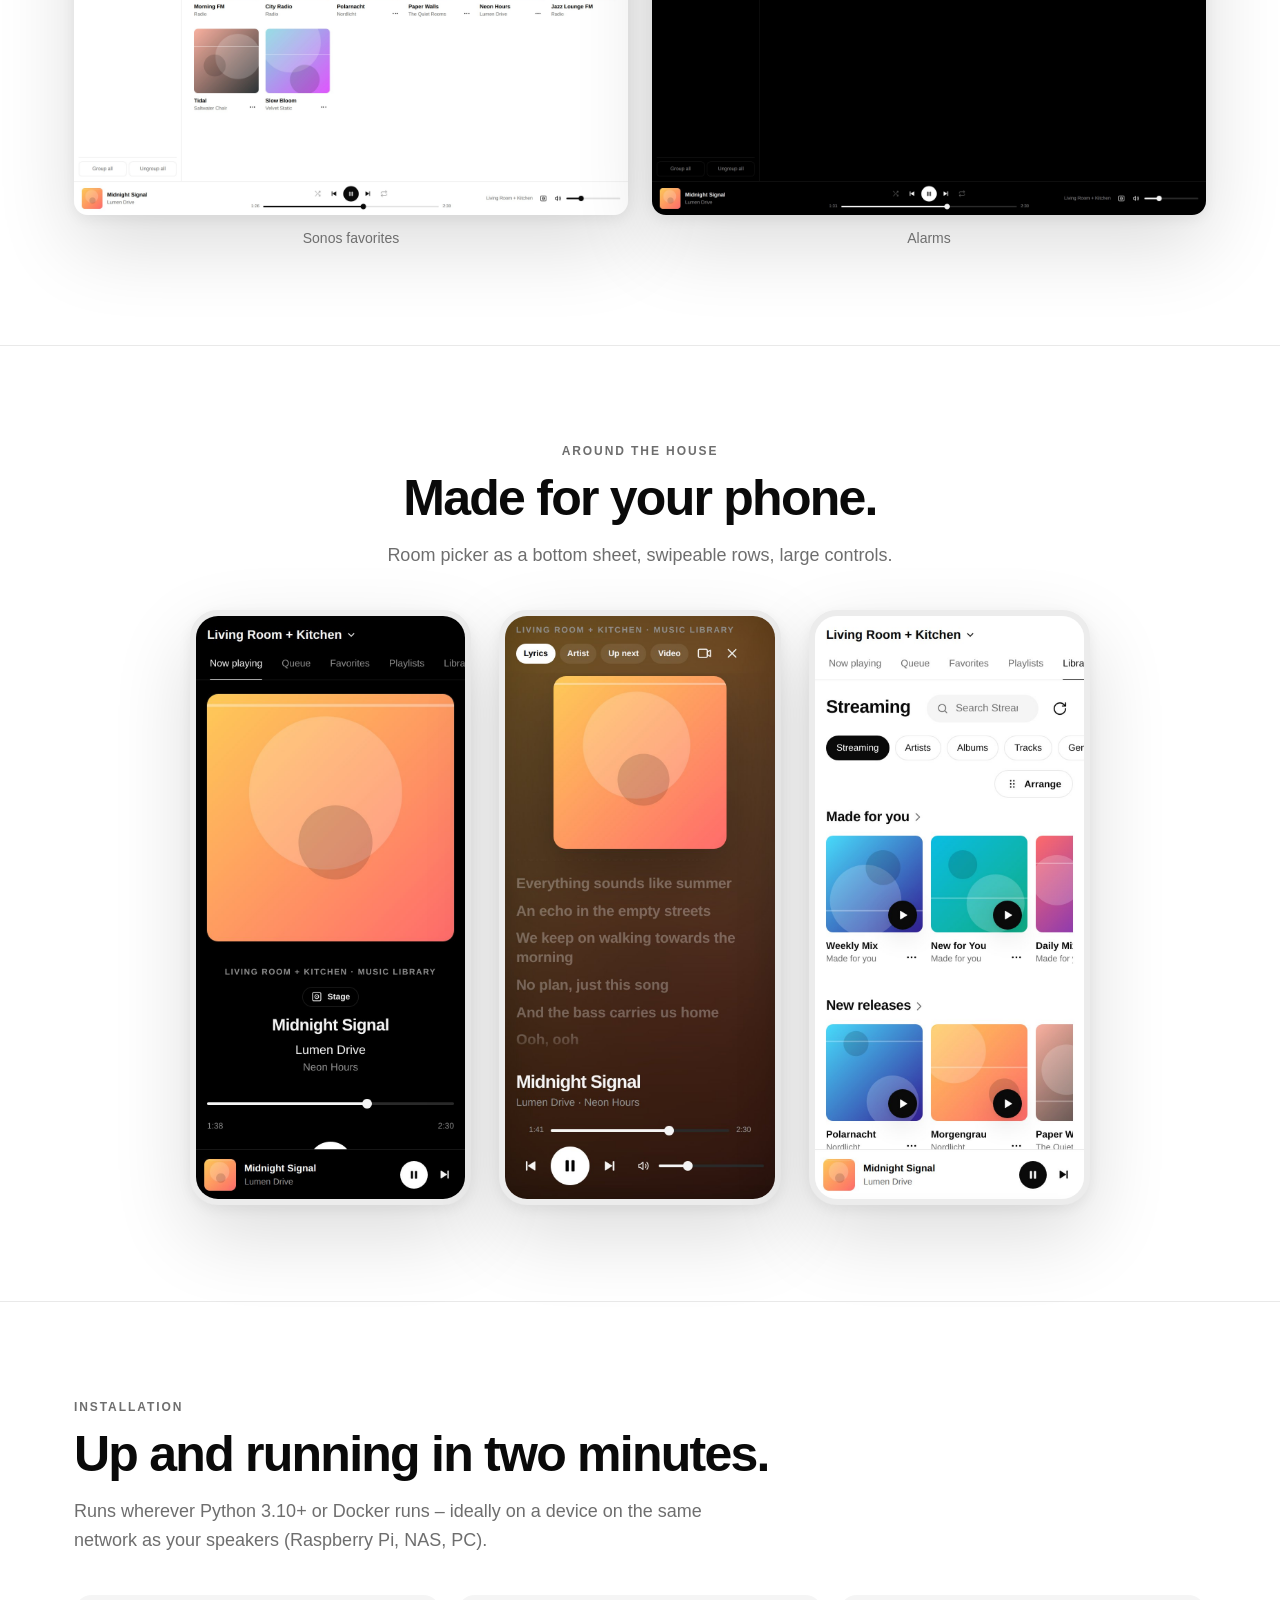
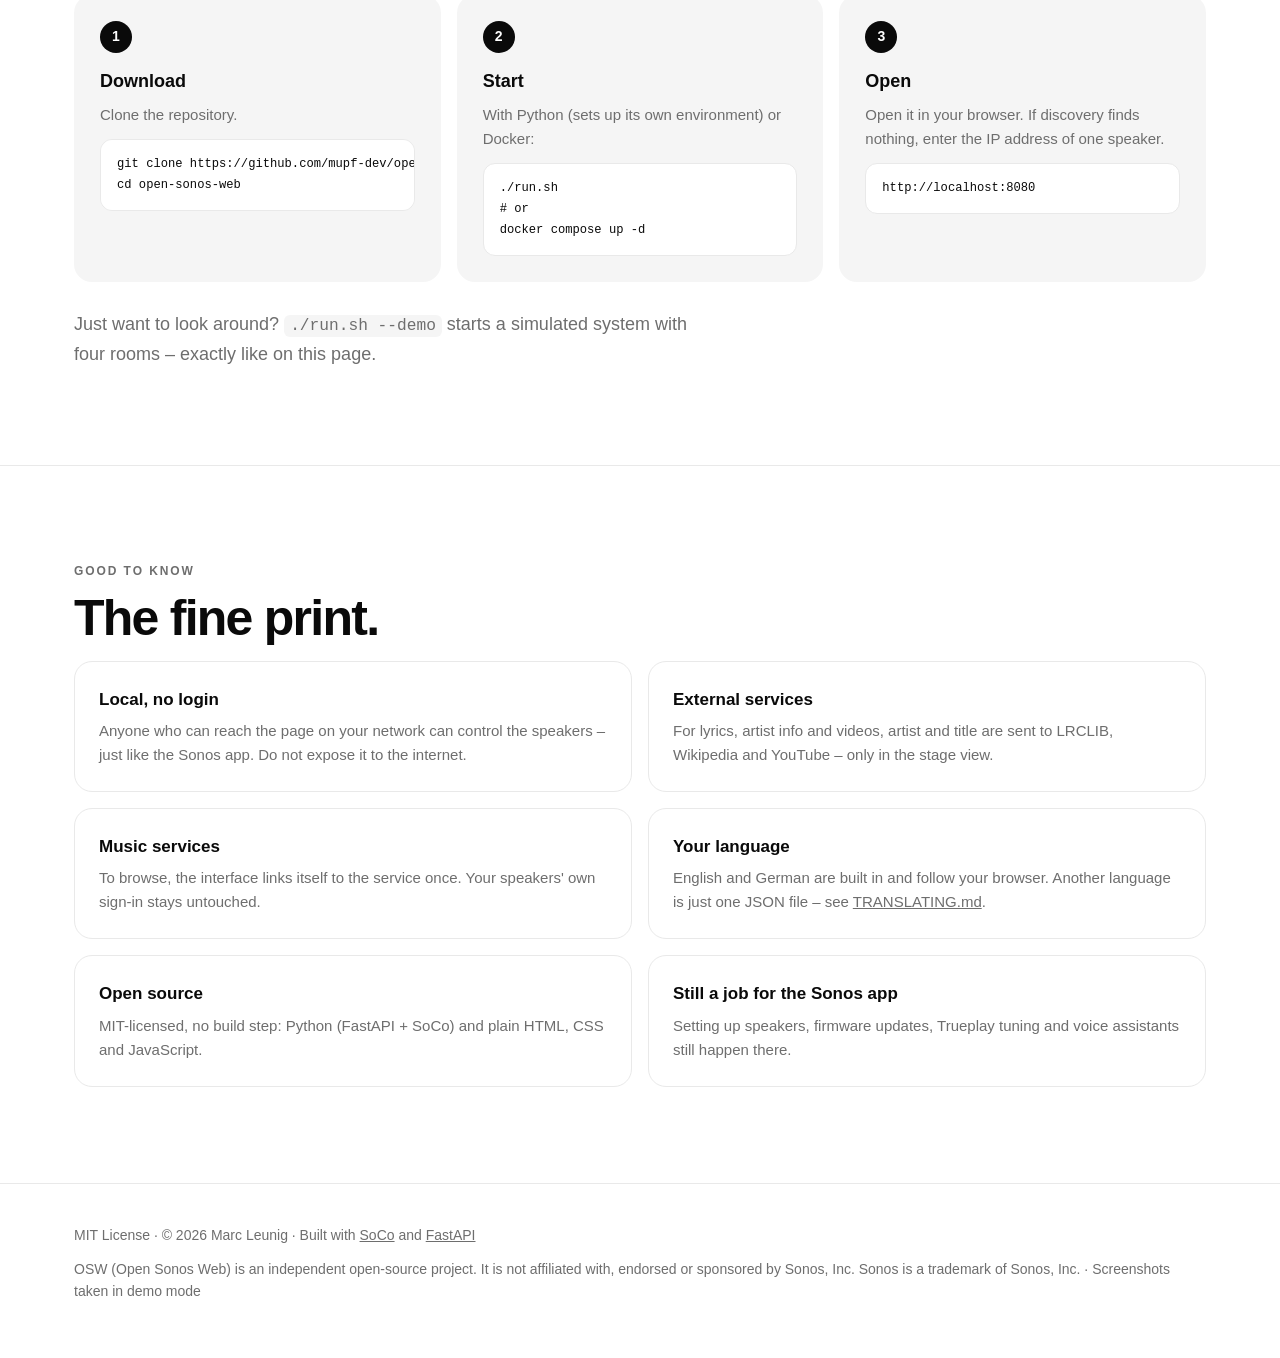
==== commit e9457627: "Rename to OSW – Open Sonos Web - New name and wordmark "OSW" in the app (title, sidebar), website an" ====
--- a/docs/index.html
+++ b/docs/index.html
@@ -3,9 +3,9 @@
 <head>
   <meta charset="utf-8">
   <meta name="viewport" content="width=device-width, initial-scale=1">
-  <title>Sonos Web – a clean web interface for Sonos</title>
+  <title>OSW – Open Sonos Web</title>
   <meta name="description" content="A local web interface for Sonos: all rooms, groups, Spotify browsing, synced lyrics and a stage view with music video. Light and dark, no cloud.">
-  <meta property="og:title" content="Sonos Web">
+  <meta property="og:title" content="OSW – Open Sonos Web">
   <meta property="og:description" content="A clean, local web interface for Sonos – light & dark, with lyrics and a stage view.">
   <meta property="og:image" content="screenshots/stage-lyrics-dark.jpg">
   <link rel="icon" href="data:image/svg+xml,<svg xmlns='http://www.w3.org/2000/svg' viewBox='0 0 32 32'><rect width='32' height='32' rx='8' fill='black'/><circle cx='16' cy='16' r='7' fill='none' stroke='white' stroke-width='3'/></svg>">
@@ -40,7 +40,7 @@
     /* Header */
     header { position: sticky; top: 0; z-index: 10; background: color-mix(in srgb, var(--bg) 82%, transparent); backdrop-filter: saturate(1.4) blur(14px); border-bottom: 1px solid var(--border); }
     header .wrap { display: flex; align-items: center; gap: 24px; height: 64px; }
-    .brand { display: flex; align-items: center; gap: 10px; font-weight: 700; letter-spacing: .28em; text-transform: uppercase; font-size: 14px; text-decoration: none; }
+    .brand { display: flex; align-items: center; gap: 10px; font-weight: 800; letter-spacing: .04em; text-transform: uppercase; font-size: 17px; text-decoration: none; }
     .logo { width: 18px; height: 18px; border-radius: 50%; border: 3px solid var(--text); }
     nav.links { display: flex; gap: 22px; margin-left: auto; font-size: 15px; }
     nav.links a { text-decoration: none; color: var(--muted); }
@@ -129,12 +129,12 @@
 <body>
   <header>
     <div class="wrap">
-      <a class="brand" href="#"><span class="logo"></span>Sonos Web</a>
+      <a class="brand" href="#" title="Open Sonos Web"><span class="logo"></span>OSW</a>
       <nav class="links">
         <a href="#features">Features</a>
         <a href="#stage">Stage view</a>
         <a href="#installation">Installation</a>
-        <a href="https://github.com/mupf-dev/sonos-web">GitHub</a>
+        <a href="https://github.com/mupf-dev/open-sonos-web">GitHub</a>
       </nav>
       <button class="icon-btn" id="themeBtn" title="Switch theme" aria-label="Switch theme"></button>
     </div>
@@ -143,11 +143,11 @@
   <main>
     <div class="hero wrap">
       <div class="eyebrow">Open source · Local · No cloud</div>
-      <h1>Your Sonos.<br>In the browser. Calm and clear.</h1>
-      <p class="lead">A clean web interface for every room – with Spotify browsing, synced lyrics and a full-screen stage view. In white or in black.</p>
+      <h1>Your music.<br>In the browser. Calm and clear.</h1>
+      <p class="lead"><b>OSW – Open Sonos Web</b> is a clean, open-source web interface for every room – with Spotify browsing, synced lyrics and a full-screen stage view. In white or in black.</p>
       <div class="cta">
         <a class="btn primary" href="#installation">Get started</a>
-        <a class="btn" href="https://github.com/mupf-dev/sonos-web">
+        <a class="btn" href="https://github.com/mupf-dev/open-sonos-web">
           <svg viewBox="0 0 24 24"><path d="M9 19c-4.3 1.4-4.3-2.5-6-3m12 5v-3.5c0-1 .1-1.4-.5-2 2.8-.3 5.5-1.4 5.5-6a4.6 4.6 0 0 0-1.3-3.2 4.2 4.2 0 0 0-.1-3.2s-1.1-.3-3.5 1.3a12.3 12.3 0 0 0-6.2 0C6.5 2.8 5.4 3.1 5.4 3.1a4.2 4.2 0 0 0-.1 3.2A4.6 4.6 0 0 0 4 9.5c0 4.6 2.7 5.7 5.5 6-.6.6-.6 1.2-.5 2V21"/></svg>
           Code on GitHub</a>
       </div>
@@ -246,8 +246,8 @@
           <div class="step">
             <h3>Download</h3>
             <p>Clone the repository.</p>
-            <pre><code>git clone https://github.com/mupf-dev/sonos-web
-cd sonos-web</code></pre>
+            <pre><code>git clone https://github.com/mupf-dev/open-sonos-web
+cd open-sonos-web</code></pre>
           </div>
           <div class="step">
             <h3>Start</h3>
@@ -274,7 +274,7 @@
           <div class="note"><h3>Local, no login</h3><p>Anyone who can reach the page on your network can control the speakers – just like the Sonos app. Do not expose it to the internet.</p></div>
           <div class="note"><h3>External services</h3><p>For lyrics, artist info and videos, artist and title are sent to LRCLIB, Wikipedia and YouTube – only in the stage view.</p></div>
           <div class="note"><h3>Music services</h3><p>To browse, the interface links itself to the service once. Your speakers' own sign-in stays untouched.</p></div>
-          <div class="note"><h3>Your language</h3><p>English and German are built in and follow your browser. Another language is just one JSON file – see <a href="https://github.com/mupf-dev/sonos-web/blob/main/TRANSLATING.md">TRANSLATING.md</a>.</p></div>
+          <div class="note"><h3>Your language</h3><p>English and German are built in and follow your browser. Another language is just one JSON file – see <a href="https://github.com/mupf-dev/open-sonos-web/blob/main/TRANSLATING.md">TRANSLATING.md</a>.</p></div>
           <div class="note"><h3>Open source</h3><p>MIT-licensed, no build step: Python (FastAPI + SoCo) and plain HTML, CSS and JavaScript.</p></div>
           <div class="note"><h3>Still a job for the Sonos app</h3><p>Setting up speakers, firmware updates, Trueplay tuning and voice assistants still happen there.</p></div>
         </div>
@@ -285,7 +285,7 @@
   <footer>
     <div class="wrap">
       <span>MIT License · © 2026 Marc Leunig · Built with <a href="https://github.com/SoCo/SoCo">SoCo</a> and <a href="https://fastapi.tiangolo.com">FastAPI</a></span>
-      <span>Not an official Sonos product. Sonos is a trademark of Sonos, Inc. · Screenshots taken in demo mode</span>
+      <span>OSW (Open Sonos Web) is an independent open-source project. It is not affiliated with, endorsed or sponsored by Sonos, Inc. Sonos is a trademark of Sonos, Inc. · Screenshots taken in demo mode</span>
     </div>
   </footer>
 
